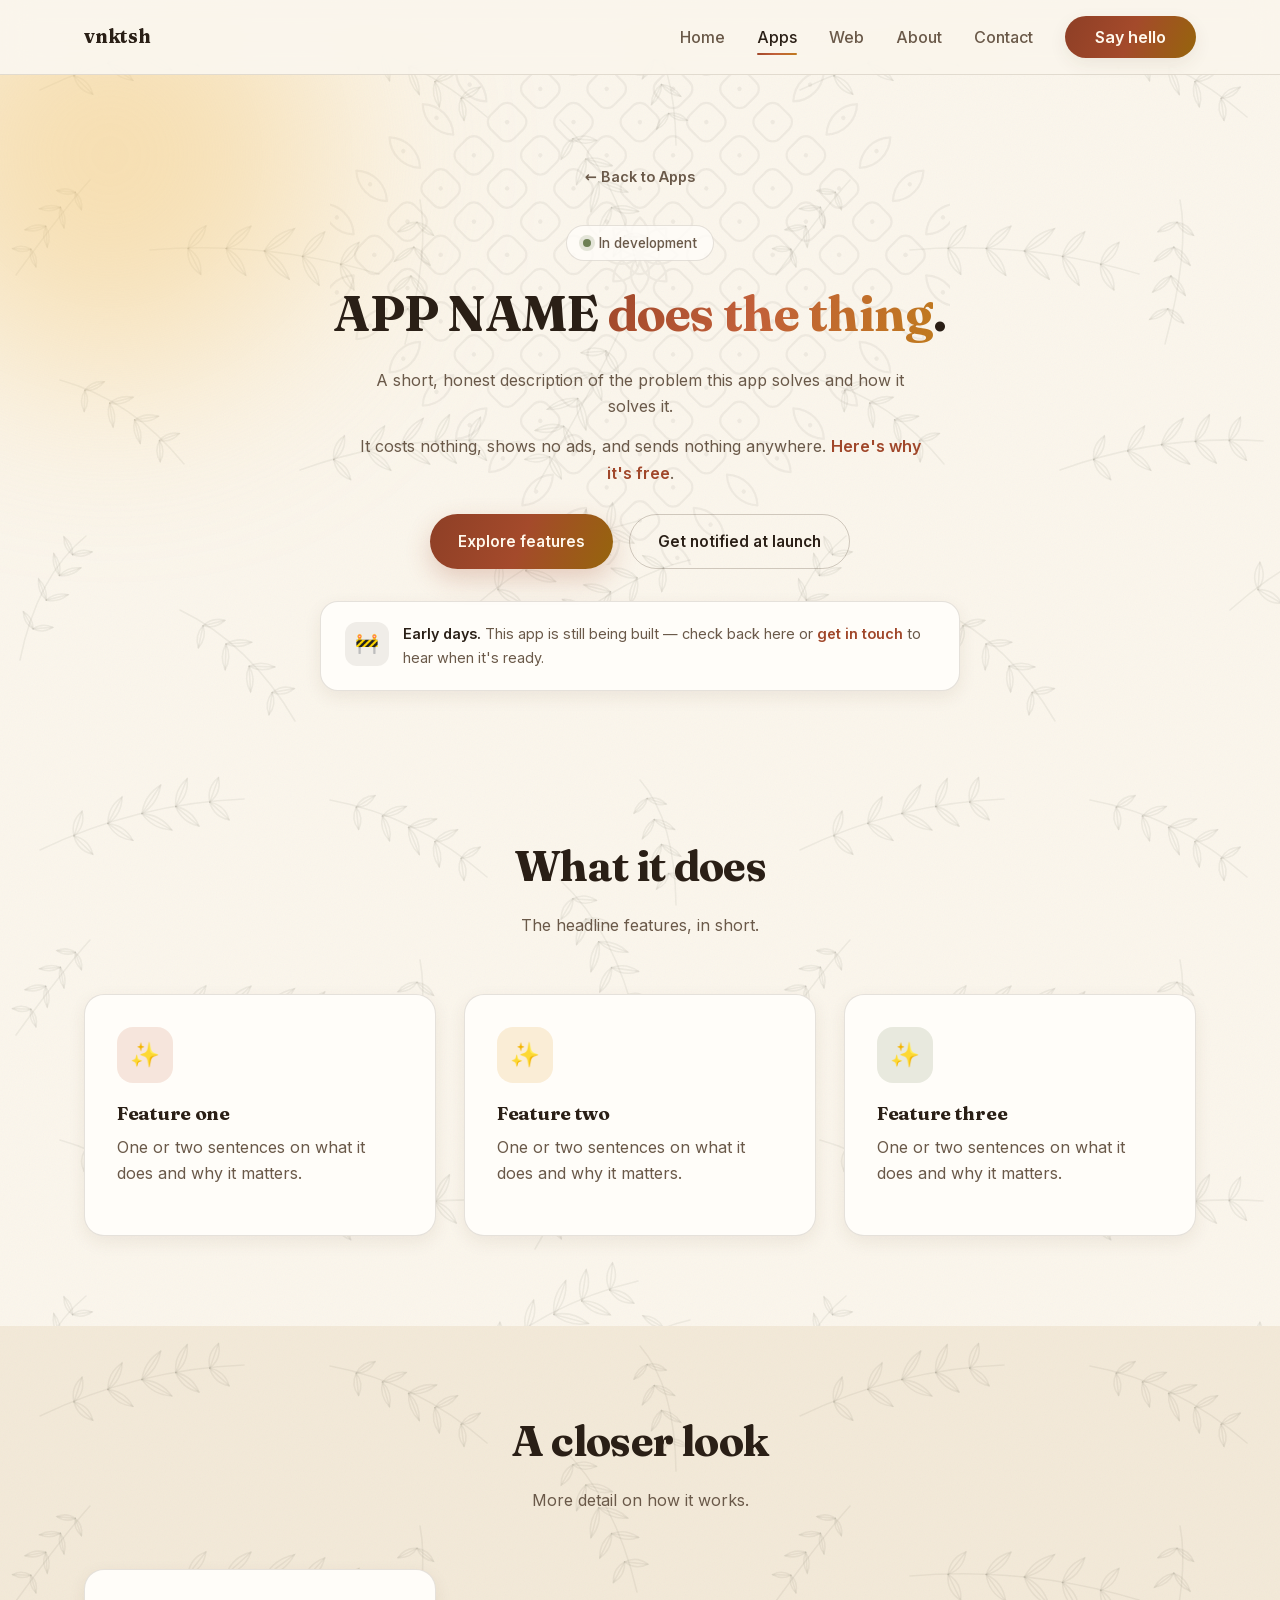
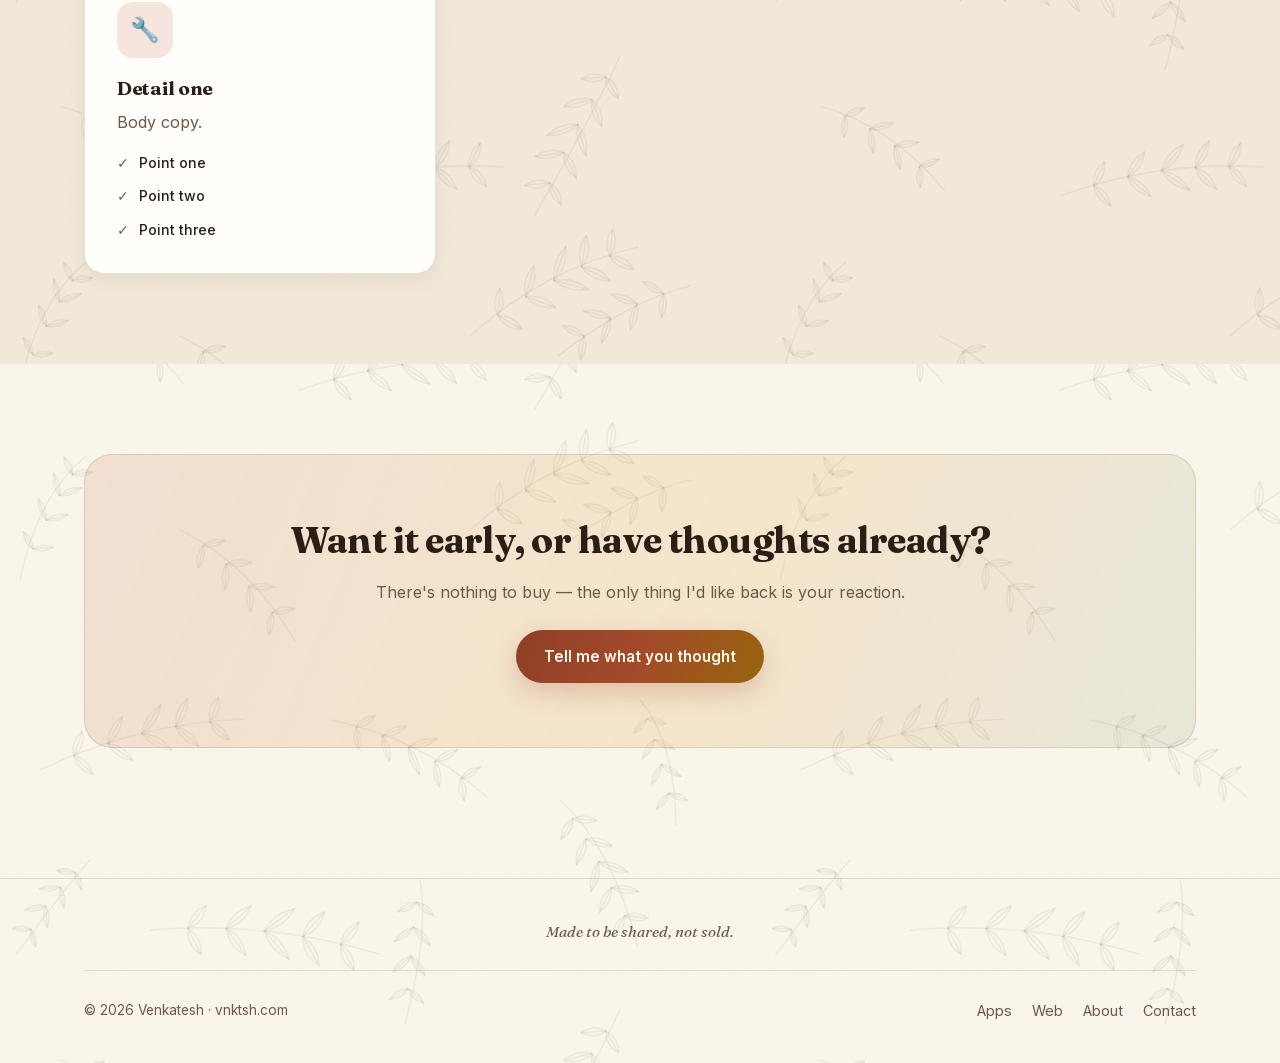
==== apps/_template/index.html @ ed56967e "Release v1.9.2 MoneyBook download cards warm to their platform colour on hover: lift, accent border " ====
<!doctype html>
<!--
  TEMPLATE — copy this whole apps/_template/ folder to apps/<app-slug>/
  and fill in every block marked EDIT:. This becomes that app's own detail
  page, opened from a "Learn more" link on its card in apps.html and (if
  it's the featured app) index.html. See "Adding a new app" in README.md.
-->
<html lang="en">
<head>
  <meta charset="UTF-8" />
  <meta name="viewport" content="width=device-width, initial-scale=1.0" />
  <!-- EDIT: title -->
  <title>APP NAME — Venkatesh</title>
  <!-- EDIT: one-sentence description -->
  <meta name="description" content="APP NAME is a ... for ..." />
  <meta name="theme-color" content="#fbf6ec" />
  <!-- EDIT: canonical + social previews — replace app-slug, and repeat the
       title/description. Also add this page to /sitemap.xml. For the share
       image, add a card to tools/og/card.html and run tools/og/render.sh. -->
  <link rel="canonical" href="https://vnktsh.com/apps/app-slug/" />
  <meta property="og:site_name" content="vnktsh" />
  <meta property="og:type" content="website" />
  <meta property="og:url" content="https://vnktsh.com/apps/app-slug/" />
  <meta property="og:title" content="APP NAME — Venkatesh" />
  <meta property="og:description" content="APP NAME is a ... for ..." />
  <meta property="og:image" content="https://vnktsh.com/assets/images/og/og-site.jpg" />
  <meta property="og:image:width" content="1200" />
  <meta property="og:image:height" content="630" />
  <meta name="twitter:card" content="summary_large_image" />
  <!-- EDIT: copy the SoftwareApplication JSON-LD block from
       apps/money-book/index.html and fill it in for this app. -->
  <link rel="icon" type="image/svg+xml" href="../../assets/favicon.svg" />

  <link rel="preload" href="../../assets/fonts/fraunces-latin.woff2" as="font" type="font/woff2" crossorigin />
  <link rel="preload" href="../../assets/fonts/inter-latin.woff2" as="font" type="font/woff2" crossorigin />

  <link rel="stylesheet" href="../../css/style.css?v=20" />
</head>
<body>

  <header class="site-header">
    <nav class="nav">
      <a href="../../index.html" class="logo">
        vnktsh
      </a>
      <ul class="nav-links">
        <li><a href="../../index.html">Home</a></li>
        <li><a href="../../apps.html" class="active">Apps</a></li>
        <li><a href="../../web.html">Web</a></li>
        <li><a href="../../about.html">About</a></li>
        <li><a href="../../contact.html">Contact</a></li>
        <li><a href="../../contact.html" class="nav-cta">Say hello</a></li>
      </ul>
      <button class="nav-toggle" aria-label="Toggle menu" aria-expanded="false">
        <span></span><span></span><span></span>
      </button>
    </nav>
  </header>

  <main>
    <section class="page-hero">
      <div class="blob blob-1"></div>
      <div class="container">
        <a href="../../apps.html" class="back-link">← Back to Apps</a>
        <!-- EDIT: status eyebrow — "In development", "Coming soon", "Live now", etc. -->
        <span class="eyebrow"><span class="dot"></span> In development</span>
        <!-- EDIT: headline -->
        <h1>APP NAME <span class="gradient-text">does the thing</span>.</h1>
        <!-- EDIT: one-paragraph pitch -->
        <p>
          A short, honest description of the problem this app solves and how it solves it.
        </p>
        <!-- Keep the price line: free is the house rule, and stating it is the point. -->
        <p style="max-width:580px;margin:0 auto 28px;">
          It costs nothing, shows no ads, and sends nothing anywhere.
          <a href="../../about.html" style="color:var(--link);font-weight:600;">Here's why it's free</a>.
        </p>
        <div class="hero-actions">
          <a href="#features" class="btn btn-primary">Explore features</a>
          <a href="../../contact.html" class="btn btn-ghost">Get notified at launch</a>
        </div>

        <!-- EDIT: status banner — what stage it's at, or delete this block if not needed yet -->
        <div class="status-banner">
          <span class="icon-tile tile-ink">🚧</span>
          <p>
            <strong>Early days.</strong> This app is still being built —
            check back here or <a href="../../contact.html">get in touch</a>
            to hear when it's ready.
          </p>
        </div>
      </div>
    </section>

    <!-- ================= FEATURE HIGHLIGHTS ================= -->
    <!-- EDIT: 3–6 top features. Reuse this card 3x per row (grid-3). -->
    <section class="section reveal" id="features">
      <div class="container">
        <div class="section-head">
          <h2>What it does</h2>
          <p>The headline features, in short.</p>
        </div>
        <div class="grid grid-3">
          <div class="card">
            <div class="icon-tile tile-terracotta">✨</div>
            <h3>Feature one</h3>
            <p>One or two sentences on what it does and why it matters.</p>
          </div>
          <div class="card">
            <div class="icon-tile tile-amber">✨</div>
            <h3>Feature two</h3>
            <p>One or two sentences on what it does and why it matters.</p>
          </div>
          <div class="card">
            <div class="icon-tile tile-sage">✨</div>
            <h3>Feature three</h3>
            <p>One or two sentences on what it does and why it matters.</p>
          </div>
        </div>
      </div>
    </section>

    <!-- ================= DEEPER FEATURE GROUP (optional) ================= -->
    <!-- EDIT: duplicate this whole <section> for more feature categories, or delete it -->
    <section class="section section-alt reveal">
      <div class="container">
        <div class="section-head">
          <h2>A closer look</h2>
          <p>More detail on how it works.</p>
        </div>
        <div class="grid grid-3">
          <div class="card">
            <div class="icon-tile tile-terracotta">🔧</div>
            <h3>Detail one</h3>
            <p>Body copy.</p>
            <!-- EDIT: optional checklist — delete <ul> if not needed -->
            <ul class="check-list">
              <li>Point one</li>
              <li>Point two</li>
              <li>Point three</li>
            </ul>
          </div>
        </div>
      </div>
    </section>

    <!-- ================= CTA ================= -->
    <section class="section reveal">
      <div class="container">
        <div class="cta-band">
          <!-- EDIT: CTA copy -->
          <h2>Want it early, or have thoughts already?</h2>
          <p>There's nothing to buy — the only thing I'd like back is your reaction.</p>
          <a href="../../contact.html" class="btn btn-primary">Tell me what you thought</a>
        </div>
      </div>
    </section>
  </main>

  <footer class="site-footer">
    <div class="container">
      <p class="footer-creed">Made to be shared, not sold.</p>
      <div class="footer-inner">
      <span class="footer-note">© <span id="year"></span> Venkatesh · vnktsh.com</span>
      <ul class="footer-links">
        <li><a href="../../apps.html">Apps</a></li>
        <li><a href="../../web.html">Web</a></li>
        <li><a href="../../about.html">About</a></li>
        <li><a href="../../contact.html">Contact</a></li>
      </ul>
      </div>
    </div>
  </footer>

  <button class="back-to-top" aria-label="Back to top">↑</button>

  <script src="../../js/main.js"></script>
  <script>document.getElementById('year').textContent = new Date().getFullYear();</script>
</body>
</html>
---- css/style.css ----
/* ===========================================================
   vnktsh.com — shared styles

   Theme: "the kitchen table". Warm daylight, paper and linen,
   terracotta and amber — software served like a home-cooked
   meal rather than sold like a subscription.

   Everything is driven by the tokens in :root below. Change a
   token, re-theme the whole site. Colour choices are contrast-
   checked against --paper: --ink/--ink-soft/--link clear 4.5:1
   for body text, and the display gradient clears 3:1 for the
   large headings it's used on.
=========================================================== */

/* ---------- Fonts ----------
   Self-hosted (was Google Fonts) so the first paint doesn't wait on two
   extra origins. Fraunces and Inter are variable fonts: one file per
   subset covers every weight. Only latin + latin-ext are kept, since
   nothing on the site needs Greek, Cyrillic or Vietnamese. The latin
   Fraunces and Inter files are preloaded in each page's <head>. */
/* latin-ext */
@font-face {
  font-family: 'Fraunces';
  font-style: italic;
  font-weight: 400;
  font-display: swap;
  src: url(../assets/fonts/fraunces-italic-latin-ext.woff2) format('woff2');
  unicode-range: U+0100-02BA, U+02BD-02C5, U+02C7-02CC, U+02CE-02D7, U+02DD-02FF, U+0304, U+0308, U+0329, U+1D00-1DBF, U+1E00-1E9F, U+1EF2-1EFF, U+2020, U+20A0-20AB, U+20AD-20C0, U+2113, U+2C60-2C7F, U+A720-A7FF;
}
/* latin */
@font-face {
  font-family: 'Fraunces';
  font-style: italic;
  font-weight: 400;
  font-display: swap;
  src: url(../assets/fonts/fraunces-italic-latin.woff2) format('woff2');
  unicode-range: U+0000-00FF, U+0131, U+0152-0153, U+02BB-02BC, U+02C6, U+02DA, U+02DC, U+0304, U+0308, U+0329, U+2000-206F, U+20AC, U+2122, U+2191, U+2193, U+2212, U+2215, U+FEFF, U+FFFD;
}
/* latin-ext */
@font-face {
  font-family: 'Fraunces';
  font-style: normal;
  font-weight: 500;
  font-display: swap;
  src: url(../assets/fonts/fraunces-latin-ext.woff2) format('woff2');
  unicode-range: U+0100-02BA, U+02BD-02C5, U+02C7-02CC, U+02CE-02D7, U+02DD-02FF, U+0304, U+0308, U+0329, U+1D00-1DBF, U+1E00-1E9F, U+1EF2-1EFF, U+2020, U+20A0-20AB, U+20AD-20C0, U+2113, U+2C60-2C7F, U+A720-A7FF;
}
/* latin */
@font-face {
  font-family: 'Fraunces';
  font-style: normal;
  font-weight: 500;
  font-display: swap;
  src: url(../assets/fonts/fraunces-latin.woff2) format('woff2');
  unicode-range: U+0000-00FF, U+0131, U+0152-0153, U+02BB-02BC, U+02C6, U+02DA, U+02DC, U+0304, U+0308, U+0329, U+2000-206F, U+20AC, U+2122, U+2191, U+2193, U+2212, U+2215, U+FEFF, U+FFFD;
}
/* latin-ext */
@font-face {
  font-family: 'Fraunces';
  font-style: normal;
  font-weight: 700;
  font-display: swap;
  src: url(../assets/fonts/fraunces-latin-ext.woff2) format('woff2');
  unicode-range: U+0100-02BA, U+02BD-02C5, U+02C7-02CC, U+02CE-02D7, U+02DD-02FF, U+0304, U+0308, U+0329, U+1D00-1DBF, U+1E00-1E9F, U+1EF2-1EFF, U+2020, U+20A0-20AB, U+20AD-20C0, U+2113, U+2C60-2C7F, U+A720-A7FF;
}
/* latin */
@font-face {
  font-family: 'Fraunces';
  font-style: normal;
  font-weight: 700;
  font-display: swap;
  src: url(../assets/fonts/fraunces-latin.woff2) format('woff2');
  unicode-range: U+0000-00FF, U+0131, U+0152-0153, U+02BB-02BC, U+02C6, U+02DA, U+02DC, U+0304, U+0308, U+0329, U+2000-206F, U+20AC, U+2122, U+2191, U+2193, U+2212, U+2215, U+FEFF, U+FFFD;
}
/* latin-ext */
@font-face {
  font-family: 'Inter';
  font-style: normal;
  font-weight: 400;
  font-display: swap;
  src: url(../assets/fonts/inter-latin-ext.woff2) format('woff2');
  unicode-range: U+0100-02BA, U+02BD-02C5, U+02C7-02CC, U+02CE-02D7, U+02DD-02FF, U+0304, U+0308, U+0329, U+1D00-1DBF, U+1E00-1E9F, U+1EF2-1EFF, U+2020, U+20A0-20AB, U+20AD-20C0, U+2113, U+2C60-2C7F, U+A720-A7FF;
}
/* latin */
@font-face {
  font-family: 'Inter';
  font-style: normal;
  font-weight: 400;
  font-display: swap;
  src: url(../assets/fonts/inter-latin.woff2) format('woff2');
  unicode-range: U+0000-00FF, U+0131, U+0152-0153, U+02BB-02BC, U+02C6, U+02DA, U+02DC, U+0304, U+0308, U+0329, U+2000-206F, U+20AC, U+2122, U+2191, U+2193, U+2212, U+2215, U+FEFF, U+FFFD;
}
/* latin-ext */
@font-face {
  font-family: 'Inter';
  font-style: normal;
  font-weight: 500;
  font-display: swap;
  src: url(../assets/fonts/inter-latin-ext.woff2) format('woff2');
  unicode-range: U+0100-02BA, U+02BD-02C5, U+02C7-02CC, U+02CE-02D7, U+02DD-02FF, U+0304, U+0308, U+0329, U+1D00-1DBF, U+1E00-1E9F, U+1EF2-1EFF, U+2020, U+20A0-20AB, U+20AD-20C0, U+2113, U+2C60-2C7F, U+A720-A7FF;
}
/* latin */
@font-face {
  font-family: 'Inter';
  font-style: normal;
  font-weight: 500;
  font-display: swap;
  src: url(../assets/fonts/inter-latin.woff2) format('woff2');
  unicode-range: U+0000-00FF, U+0131, U+0152-0153, U+02BB-02BC, U+02C6, U+02DA, U+02DC, U+0304, U+0308, U+0329, U+2000-206F, U+20AC, U+2122, U+2191, U+2193, U+2212, U+2215, U+FEFF, U+FFFD;
}
/* latin-ext */
@font-face {
  font-family: 'Inter';
  font-style: normal;
  font-weight: 600;
  font-display: swap;
  src: url(../assets/fonts/inter-latin-ext.woff2) format('woff2');
  unicode-range: U+0100-02BA, U+02BD-02C5, U+02C7-02CC, U+02CE-02D7, U+02DD-02FF, U+0304, U+0308, U+0329, U+1D00-1DBF, U+1E00-1E9F, U+1EF2-1EFF, U+2020, U+20A0-20AB, U+20AD-20C0, U+2113, U+2C60-2C7F, U+A720-A7FF;
}
/* latin */
@font-face {
  font-family: 'Inter';
  font-style: normal;
  font-weight: 600;
  font-display: swap;
  src: url(../assets/fonts/inter-latin.woff2) format('woff2');
  unicode-range: U+0000-00FF, U+0131, U+0152-0153, U+02BB-02BC, U+02C6, U+02DA, U+02DC, U+0304, U+0308, U+0329, U+2000-206F, U+20AC, U+2122, U+2191, U+2193, U+2212, U+2215, U+FEFF, U+FFFD;
}


:root {
  /* --- Surfaces --- */
  --paper: #fbf6ec;            /* page — unbleached paper */
  --linen: #f3e9d8;            /* alternate band — tablecloth */
  --card: #fffdf9;             /* raised surfaces */
  --card-border: rgba(58, 38, 22, 0.13);
  --card-border-strong: rgba(58, 38, 22, 0.22);

  /* --- Ink --- */
  --ink: #2a1f16;              /* body + headings */
  --ink-soft: #6a5949;         /* secondary copy */
  --ink-cream: #fff8ec;        /* text on dark/saturated fills */

  /* --- Warmth --- */
  --terracotta: #c2603a;       /* decorative / large text */
  --terracotta-deep: #a0472a;  /* small text + links (5.7:1) */
  --amber: #e0a33b;            /* decorative fills only */
  --amber-deep: #96650c;       /* text-safe amber */
  --sage: #6e8055;             /* decorative green */
  --sage-deep: #5b6b44;        /* text-safe green (5.4:1) */
  --link: var(--terracotta-deep);

  /* --- Gradients --- */
  /* Display: for large gradient headings on --paper. */
  --gradient: linear-gradient(112deg, #a0472a, #c2603a 45%, #c07a1e);
  /* Deep: for solid fills that carry cream text (buttons, pills). */
  --gradient-deep: linear-gradient(112deg, #8e3f26, #a44a2b 50%, #96650c);
  /* Soft: washes and bands. */
  --gradient-soft: linear-gradient(112deg, rgba(194,96,58,0.14), rgba(224,163,59,0.18) 55%, rgba(110,128,85,0.12));
  /* Warm: the "sun on a table" fill behind app art. */
  --gradient-warm: linear-gradient(140deg, #f0c46a, #d2703f);

  /* --- Form --- */
  --radius: 20px;
  --max-width: 1160px;
  --shadow: 0 18px 46px rgba(74, 48, 26, 0.13);
  --shadow-sm: 0 6px 18px rgba(74, 48, 26, 0.08);

  /* Paper grain — a fine linen tooth laid over flat colour so the
     page reads as a surface rather than a screen. */
  --grain: url("data:image/svg+xml;utf8,<svg xmlns='http://www.w3.org/2000/svg' width='180' height='180'><filter id='n'><feTurbulence type='fractalNoise' baseFrequency='0.85' numOctaves='3' stitchTiles='stitch'/></filter><rect width='180' height='180' filter='url(%23n)' opacity='0.045'/></svg>");

  /* Background motifs - line art drawn for this site, carried as data URIs
     so they cost no extra requests and stay crisp at any size.

     --motif-kolam is the one that matters most: a pulli kolam, the looped
     lattice drawn in rice flour across the threshold of a Tamil home to
     welcome whoever arrives. It is the hospitality idea as a drawing, so it
     sits behind every hero on the site. The rest - a palm frond, leafy
     vines, kitchen doodles, a block of code - are texture beneath it.

     They live at the very bottom of the stack at 5-7 percent and must stay
     there: a surface the page rests on, never something you read. */
  --motif-kolam: url("data:image/svg+xml,%3Csvg xmlns='http://www.w3.org/2000/svg' viewBox='0 0 581 581'%3E%3Cg fill='none' stroke='%232a1f16' stroke-width='2.1' stroke-linejoin='round'%3E%3Cg transform='rotate(45 290.4 290.4)'%3E%3Crect x='98.9' y='98.9' width='31.0' height='31.0' rx='9.3'/%3E%3Ccircle cx='114.4' cy='114.4' r='2.1' fill='%232a1f16' stroke='none'/%3E%3Crect x='98.9' y='142.9' width='31.0' height='31.0' rx='9.3'/%3E%3Ccircle cx='114.4' cy='158.4' r='2.1' fill='%232a1f16' stroke='none'/%3E%3Crect x='98.9' y='186.9' width='31.0' height='31.0' rx='9.3'/%3E%3Ccircle cx='114.4' cy='202.4' r='2.1' fill='%232a1f16' stroke='none'/%3E%3Crect x='98.9' y='230.9' width='31.0' height='31.0' rx='9.3'/%3E%3Ccircle cx='114.4' cy='246.4' r='2.1' fill='%232a1f16' stroke='none'/%3E%3Crect x='98.9' y='274.9' width='31.0' height='31.0' rx='9.3'/%3E%3Ccircle cx='114.4' cy='290.4' r='2.1' fill='%232a1f16' stroke='none'/%3E%3Crect x='98.9' y='318.9' width='31.0' height='31.0' rx='9.3'/%3E%3Ccircle cx='114.4' cy='334.4' r='2.1' fill='%232a1f16' stroke='none'/%3E%3Crect x='98.9' y='362.9' width='31.0' height='31.0' rx='9.3'/%3E%3Ccircle cx='114.4' cy='378.4' r='2.1' fill='%232a1f16' stroke='none'/%3E%3Crect x='98.9' y='406.9' width='31.0' height='31.0' rx='9.3'/%3E%3Ccircle cx='114.4' cy='422.4' r='2.1' fill='%232a1f16' stroke='none'/%3E%3Crect x='98.9' y='450.9' width='31.0' height='31.0' rx='9.3'/%3E%3Ccircle cx='114.4' cy='466.4' r='2.1' fill='%232a1f16' stroke='none'/%3E%3Crect x='142.9' y='98.9' width='31.0' height='31.0' rx='9.3'/%3E%3Ccircle cx='158.4' cy='114.4' r='2.1' fill='%232a1f16' stroke='none'/%3E%3Crect x='142.9' y='142.9' width='31.0' height='31.0' rx='9.3'/%3E%3Ccircle cx='158.4' cy='158.4' r='2.1' fill='%232a1f16' stroke='none'/%3E%3Crect x='142.9' y='186.9' width='31.0' height='31.0' rx='9.3'/%3E%3Ccircle cx='158.4' cy='202.4' r='2.1' fill='%232a1f16' stroke='none'/%3E%3Crect x='142.9' y='230.9' width='31.0' height='31.0' rx='9.3'/%3E%3Ccircle cx='158.4' cy='246.4' r='2.1' fill='%232a1f16' stroke='none'/%3E%3Crect x='142.9' y='274.9' width='31.0' height='31.0' rx='9.3'/%3E%3Ccircle cx='158.4' cy='290.4' r='2.1' fill='%232a1f16' stroke='none'/%3E%3Crect x='142.9' y='318.9' width='31.0' height='31.0' rx='9.3'/%3E%3Ccircle cx='158.4' cy='334.4' r='2.1' fill='%232a1f16' stroke='none'/%3E%3Crect x='142.9' y='362.9' width='31.0' height='31.0' rx='9.3'/%3E%3Ccircle cx='158.4' cy='378.4' r='2.1' fill='%232a1f16' stroke='none'/%3E%3Crect x='142.9' y='406.9' width='31.0' height='31.0' rx='9.3'/%3E%3Ccircle cx='158.4' cy='422.4' r='2.1' fill='%232a1f16' stroke='none'/%3E%3Crect x='142.9' y='450.9' width='31.0' height='31.0' rx='9.3'/%3E%3Ccircle cx='158.4' cy='466.4' r='2.1' fill='%232a1f16' stroke='none'/%3E%3Crect x='186.9' y='98.9' width='31.0' height='31.0' rx='9.3'/%3E%3Ccircle cx='202.4' cy='114.4' r='2.1' fill='%232a1f16' stroke='none'/%3E%3Crect x='186.9' y='142.9' width='31.0' height='31.0' rx='9.3'/%3E%3Ccircle cx='202.4' cy='158.4' r='2.1' fill='%232a1f16' stroke='none'/%3E%3Crect x='186.9' y='186.9' width='31.0' height='31.0' rx='9.3'/%3E%3Ccircle cx='202.4' cy='202.4' r='2.1' fill='%232a1f16' stroke='none'/%3E%3Crect x='186.9' y='230.9' width='31.0' height='31.0' rx='9.3'/%3E%3Ccircle cx='202.4' cy='246.4' r='2.1' fill='%232a1f16' stroke='none'/%3E%3Crect x='186.9' y='274.9' width='31.0' height='31.0' rx='9.3'/%3E%3Ccircle cx='202.4' cy='290.4' r='2.1' fill='%232a1f16' stroke='none'/%3E%3Crect x='186.9' y='318.9' width='31.0' height='31.0' rx='9.3'/%3E%3Ccircle cx='202.4' cy='334.4' r='2.1' fill='%232a1f16' stroke='none'/%3E%3Crect x='186.9' y='362.9' width='31.0' height='31.0' rx='9.3'/%3E%3Ccircle cx='202.4' cy='378.4' r='2.1' fill='%232a1f16' stroke='none'/%3E%3Crect x='186.9' y='406.9' width='31.0' height='31.0' rx='9.3'/%3E%3Ccircle cx='202.4' cy='422.4' r='2.1' fill='%232a1f16' stroke='none'/%3E%3Crect x='186.9' y='450.9' width='31.0' height='31.0' rx='9.3'/%3E%3Ccircle cx='202.4' cy='466.4' r='2.1' fill='%232a1f16' stroke='none'/%3E%3Crect x='230.9' y='98.9' width='31.0' height='31.0' rx='9.3'/%3E%3Ccircle cx='246.4' cy='114.4' r='2.1' fill='%232a1f16' stroke='none'/%3E%3Crect x='230.9' y='142.9' width='31.0' height='31.0' rx='9.3'/%3E%3Ccircle cx='246.4' cy='158.4' r='2.1' fill='%232a1f16' stroke='none'/%3E%3Crect x='230.9' y='186.9' width='31.0' height='31.0' rx='9.3'/%3E%3Ccircle cx='246.4' cy='202.4' r='2.1' fill='%232a1f16' stroke='none'/%3E%3Crect x='230.9' y='230.9' width='31.0' height='31.0' rx='9.3'/%3E%3Ccircle cx='246.4' cy='246.4' r='2.1' fill='%232a1f16' stroke='none'/%3E%3Crect x='230.9' y='274.9' width='31.0' height='31.0' rx='9.3'/%3E%3Ccircle cx='246.4' cy='290.4' r='2.1' fill='%232a1f16' stroke='none'/%3E%3Crect x='230.9' y='318.9' width='31.0' height='31.0' rx='9.3'/%3E%3Ccircle cx='246.4' cy='334.4' r='2.1' fill='%232a1f16' stroke='none'/%3E%3Crect x='230.9' y='362.9' width='31.0' height='31.0' rx='9.3'/%3E%3Ccircle cx='246.4' cy='378.4' r='2.1' fill='%232a1f16' stroke='none'/%3E%3Crect x='230.9' y='406.9' width='31.0' height='31.0' rx='9.3'/%3E%3Ccircle cx='246.4' cy='422.4' r='2.1' fill='%232a1f16' stroke='none'/%3E%3Crect x='230.9' y='450.9' width='31.0' height='31.0' rx='9.3'/%3E%3Ccircle cx='246.4' cy='466.4' r='2.1' fill='%232a1f16' stroke='none'/%3E%3Crect x='274.9' y='98.9' width='31.0' height='31.0' rx='9.3'/%3E%3Ccircle cx='290.4' cy='114.4' r='2.1' fill='%232a1f16' stroke='none'/%3E%3Crect x='274.9' y='142.9' width='31.0' height='31.0' rx='9.3'/%3E%3Ccircle cx='290.4' cy='158.4' r='2.1' fill='%232a1f16' stroke='none'/%3E%3Crect x='274.9' y='186.9' width='31.0' height='31.0' rx='9.3'/%3E%3Ccircle cx='290.4' cy='202.4' r='2.1' fill='%232a1f16' stroke='none'/%3E%3Crect x='274.9' y='230.9' width='31.0' height='31.0' rx='9.3'/%3E%3Ccircle cx='290.4' cy='246.4' r='2.1' fill='%232a1f16' stroke='none'/%3E%3Crect x='274.9' y='274.9' width='31.0' height='31.0' rx='9.3'/%3E%3Ccircle cx='290.4' cy='290.4' r='2.1' fill='%232a1f16' stroke='none'/%3E%3Crect x='274.9' y='318.9' width='31.0' height='31.0' rx='9.3'/%3E%3Ccircle cx='290.4' cy='334.4' r='2.1' fill='%232a1f16' stroke='none'/%3E%3Crect x='274.9' y='362.9' width='31.0' height='31.0' rx='9.3'/%3E%3Ccircle cx='290.4' cy='378.4' r='2.1' fill='%232a1f16' stroke='none'/%3E%3Crect x='274.9' y='406.9' width='31.0' height='31.0' rx='9.3'/%3E%3Ccircle cx='290.4' cy='422.4' r='2.1' fill='%232a1f16' stroke='none'/%3E%3Crect x='274.9' y='450.9' width='31.0' height='31.0' rx='9.3'/%3E%3Ccircle cx='290.4' cy='466.4' r='2.1' fill='%232a1f16' stroke='none'/%3E%3Crect x='318.9' y='98.9' width='31.0' height='31.0' rx='9.3'/%3E%3Ccircle cx='334.4' cy='114.4' r='2.1' fill='%232a1f16' stroke='none'/%3E%3Crect x='318.9' y='142.9' width='31.0' height='31.0' rx='9.3'/%3E%3Ccircle cx='334.4' cy='158.4' r='2.1' fill='%232a1f16' stroke='none'/%3E%3Crect x='318.9' y='186.9' width='31.0' height='31.0' rx='9.3'/%3E%3Ccircle cx='334.4' cy='202.4' r='2.1' fill='%232a1f16' stroke='none'/%3E%3Crect x='318.9' y='230.9' width='31.0' height='31.0' rx='9.3'/%3E%3Ccircle cx='334.4' cy='246.4' r='2.1' fill='%232a1f16' stroke='none'/%3E%3Crect x='318.9' y='274.9' width='31.0' height='31.0' rx='9.3'/%3E%3Ccircle cx='334.4' cy='290.4' r='2.1' fill='%232a1f16' stroke='none'/%3E%3Crect x='318.9' y='318.9' width='31.0' height='31.0' rx='9.3'/%3E%3Ccircle cx='334.4' cy='334.4' r='2.1' fill='%232a1f16' stroke='none'/%3E%3Crect x='318.9' y='362.9' width='31.0' height='31.0' rx='9.3'/%3E%3Ccircle cx='334.4' cy='378.4' r='2.1' fill='%232a1f16' stroke='none'/%3E%3Crect x='318.9' y='406.9' width='31.0' height='31.0' rx='9.3'/%3E%3Ccircle cx='334.4' cy='422.4' r='2.1' fill='%232a1f16' stroke='none'/%3E%3Crect x='318.9' y='450.9' width='31.0' height='31.0' rx='9.3'/%3E%3Ccircle cx='334.4' cy='466.4' r='2.1' fill='%232a1f16' stroke='none'/%3E%3Crect x='362.9' y='98.9' width='31.0' height='31.0' rx='9.3'/%3E%3Ccircle cx='378.4' cy='114.4' r='2.1' fill='%232a1f16' stroke='none'/%3E%3Crect x='362.9' y='142.9' width='31.0' height='31.0' rx='9.3'/%3E%3Ccircle cx='378.4' cy='158.4' r='2.1' fill='%232a1f16' stroke='none'/%3E%3Crect x='362.9' y='186.9' width='31.0' height='31.0' rx='9.3'/%3E%3Ccircle cx='378.4' cy='202.4' r='2.1' fill='%232a1f16' stroke='none'/%3E%3Crect x='362.9' y='230.9' width='31.0' height='31.0' rx='9.3'/%3E%3Ccircle cx='378.4' cy='246.4' r='2.1' fill='%232a1f16' stroke='none'/%3E%3Crect x='362.9' y='274.9' width='31.0' height='31.0' rx='9.3'/%3E%3Ccircle cx='378.4' cy='290.4' r='2.1' fill='%232a1f16' stroke='none'/%3E%3Crect x='362.9' y='318.9' width='31.0' height='31.0' rx='9.3'/%3E%3Ccircle cx='378.4' cy='334.4' r='2.1' fill='%232a1f16' stroke='none'/%3E%3Crect x='362.9' y='362.9' width='31.0' height='31.0' rx='9.3'/%3E%3Ccircle cx='378.4' cy='378.4' r='2.1' fill='%232a1f16' stroke='none'/%3E%3Crect x='362.9' y='406.9' width='31.0' height='31.0' rx='9.3'/%3E%3Ccircle cx='378.4' cy='422.4' r='2.1' fill='%232a1f16' stroke='none'/%3E%3Crect x='362.9' y='450.9' width='31.0' height='31.0' rx='9.3'/%3E%3Ccircle cx='378.4' cy='466.4' r='2.1' fill='%232a1f16' stroke='none'/%3E%3Crect x='406.9' y='98.9' width='31.0' height='31.0' rx='9.3'/%3E%3Ccircle cx='422.4' cy='114.4' r='2.1' fill='%232a1f16' stroke='none'/%3E%3Crect x='406.9' y='142.9' width='31.0' height='31.0' rx='9.3'/%3E%3Ccircle cx='422.4' cy='158.4' r='2.1' fill='%232a1f16' stroke='none'/%3E%3Crect x='406.9' y='186.9' width='31.0' height='31.0' rx='9.3'/%3E%3Ccircle cx='422.4' cy='202.4' r='2.1' fill='%232a1f16' stroke='none'/%3E%3Crect x='406.9' y='230.9' width='31.0' height='31.0' rx='9.3'/%3E%3Ccircle cx='422.4' cy='246.4' r='2.1' fill='%232a1f16' stroke='none'/%3E%3Crect x='406.9' y='274.9' width='31.0' height='31.0' rx='9.3'/%3E%3Ccircle cx='422.4' cy='290.4' r='2.1' fill='%232a1f16' stroke='none'/%3E%3Crect x='406.9' y='318.9' width='31.0' height='31.0' rx='9.3'/%3E%3Ccircle cx='422.4' cy='334.4' r='2.1' fill='%232a1f16' stroke='none'/%3E%3Crect x='406.9' y='362.9' width='31.0' height='31.0' rx='9.3'/%3E%3Ccircle cx='422.4' cy='378.4' r='2.1' fill='%232a1f16' stroke='none'/%3E%3Crect x='406.9' y='406.9' width='31.0' height='31.0' rx='9.3'/%3E%3Ccircle cx='422.4' cy='422.4' r='2.1' fill='%232a1f16' stroke='none'/%3E%3Crect x='406.9' y='450.9' width='31.0' height='31.0' rx='9.3'/%3E%3Ccircle cx='422.4' cy='466.4' r='2.1' fill='%232a1f16' stroke='none'/%3E%3Crect x='450.9' y='98.9' width='31.0' height='31.0' rx='9.3'/%3E%3Ccircle cx='466.4' cy='114.4' r='2.1' fill='%232a1f16' stroke='none'/%3E%3Crect x='450.9' y='142.9' width='31.0' height='31.0' rx='9.3'/%3E%3Ccircle cx='466.4' cy='158.4' r='2.1' fill='%232a1f16' stroke='none'/%3E%3Crect x='450.9' y='186.9' width='31.0' height='31.0' rx='9.3'/%3E%3Ccircle cx='466.4' cy='202.4' r='2.1' fill='%232a1f16' stroke='none'/%3E%3Crect x='450.9' y='230.9' width='31.0' height='31.0' rx='9.3'/%3E%3Ccircle cx='466.4' cy='246.4' r='2.1' fill='%232a1f16' stroke='none'/%3E%3Crect x='450.9' y='274.9' width='31.0' height='31.0' rx='9.3'/%3E%3Ccircle cx='466.4' cy='290.4' r='2.1' fill='%232a1f16' stroke='none'/%3E%3Crect x='450.9' y='318.9' width='31.0' height='31.0' rx='9.3'/%3E%3Ccircle cx='466.4' cy='334.4' r='2.1' fill='%232a1f16' stroke='none'/%3E%3Crect x='450.9' y='362.9' width='31.0' height='31.0' rx='9.3'/%3E%3Ccircle cx='466.4' cy='378.4' r='2.1' fill='%232a1f16' stroke='none'/%3E%3Crect x='450.9' y='406.9' width='31.0' height='31.0' rx='9.3'/%3E%3Ccircle cx='466.4' cy='422.4' r='2.1' fill='%232a1f16' stroke='none'/%3E%3Crect x='450.9' y='450.9' width='31.0' height='31.0' rx='9.3'/%3E%3Ccircle cx='466.4' cy='466.4' r='2.1' fill='%232a1f16' stroke='none'/%3E%3Cg transform='translate(114.4 87.1) rotate(0)'%3E%3Cpath d='M0 0 C 11.1 -12.1 10.5 -29.1 0 -40.5 C -10.5 -29.1 -11.1 -12.1 0 0 Z'/%3E%3Ccircle cx='0' cy='-22.3' r='2.1' fill='%232a1f16' stroke='none'/%3E%3C/g%3E%3Cg transform='translate(114.4 493.7) rotate(180)'%3E%3Cpath d='M0 0 C 11.1 -12.1 10.5 -29.1 0 -40.5 C -10.5 -29.1 -11.1 -12.1 0 0 Z'/%3E%3Ccircle cx='0' cy='-22.3' r='2.1' fill='%232a1f16' stroke='none'/%3E%3C/g%3E%3Cg transform='translate(87.1 114.4) rotate(-90)'%3E%3Cpath d='M0 0 C 11.1 -12.1 10.5 -29.1 0 -40.5 C -10.5 -29.1 -11.1 -12.1 0 0 Z'/%3E%3Ccircle cx='0' cy='-22.3' r='2.1' fill='%232a1f16' stroke='none'/%3E%3C/g%3E%3Cg transform='translate(493.7 114.4) rotate(90)'%3E%3Cpath d='M0 0 C 11.1 -12.1 10.5 -29.1 0 -40.5 C -10.5 -29.1 -11.1 -12.1 0 0 Z'/%3E%3Ccircle cx='0' cy='-22.3' r='2.1' fill='%232a1f16' stroke='none'/%3E%3C/g%3E%3Cg transform='translate(158.4 87.1) rotate(0)'%3E%3Cpath d='M0 0 C 11.1 -12.1 10.5 -29.1 0 -40.5 C -10.5 -29.1 -11.1 -12.1 0 0 Z'/%3E%3Ccircle cx='0' cy='-22.3' r='2.1' fill='%232a1f16' stroke='none'/%3E%3C/g%3E%3Cg transform='translate(158.4 493.7) rotate(180)'%3E%3Cpath d='M0 0 C 11.1 -12.1 10.5 -29.1 0 -40.5 C -10.5 -29.1 -11.1 -12.1 0 0 Z'/%3E%3Ccircle cx='0' cy='-22.3' r='2.1' fill='%232a1f16' stroke='none'/%3E%3C/g%3E%3Cg transform='translate(87.1 158.4) rotate(-90)'%3E%3Cpath d='M0 0 C 11.1 -12.1 10.5 -29.1 0 -40.5 C -10.5 -29.1 -11.1 -12.1 0 0 Z'/%3E%3Ccircle cx='0' cy='-22.3' r='2.1' fill='%232a1f16' stroke='none'/%3E%3C/g%3E%3Cg transform='translate(493.7 158.4) rotate(90)'%3E%3Cpath d='M0 0 C 11.1 -12.1 10.5 -29.1 0 -40.5 C -10.5 -29.1 -11.1 -12.1 0 0 Z'/%3E%3Ccircle cx='0' cy='-22.3' r='2.1' fill='%232a1f16' stroke='none'/%3E%3C/g%3E%3Cg transform='translate(202.4 87.1) rotate(0)'%3E%3Cpath d='M0 0 C 11.1 -12.1 10.5 -29.1 0 -40.5 C -10.5 -29.1 -11.1 -12.1 0 0 Z'/%3E%3Ccircle cx='0' cy='-22.3' r='2.1' fill='%232a1f16' stroke='none'/%3E%3C/g%3E%3Cg transform='translate(202.4 493.7) rotate(180)'%3E%3Cpath d='M0 0 C 11.1 -12.1 10.5 -29.1 0 -40.5 C -10.5 -29.1 -11.1 -12.1 0 0 Z'/%3E%3Ccircle cx='0' cy='-22.3' r='2.1' fill='%232a1f16' stroke='none'/%3E%3C/g%3E%3Cg transform='translate(87.1 202.4) rotate(-90)'%3E%3Cpath d='M0 0 C 11.1 -12.1 10.5 -29.1 0 -40.5 C -10.5 -29.1 -11.1 -12.1 0 0 Z'/%3E%3Ccircle cx='0' cy='-22.3' r='2.1' fill='%232a1f16' stroke='none'/%3E%3C/g%3E%3Cg transform='translate(493.7 202.4) rotate(90)'%3E%3Cpath d='M0 0 C 11.1 -12.1 10.5 -29.1 0 -40.5 C -10.5 -29.1 -11.1 -12.1 0 0 Z'/%3E%3Ccircle cx='0' cy='-22.3' r='2.1' fill='%232a1f16' stroke='none'/%3E%3C/g%3E%3Cg transform='translate(246.4 87.1) rotate(0)'%3E%3Cpath d='M0 0 C 11.1 -12.1 10.5 -29.1 0 -40.5 C -10.5 -29.1 -11.1 -12.1 0 0 Z'/%3E%3Ccircle cx='0' cy='-22.3' r='2.1' fill='%232a1f16' stroke='none'/%3E%3C/g%3E%3Cg transform='translate(246.4 493.7) rotate(180)'%3E%3Cpath d='M0 0 C 11.1 -12.1 10.5 -29.1 0 -40.5 C -10.5 -29.1 -11.1 -12.1 0 0 Z'/%3E%3Ccircle cx='0' cy='-22.3' r='2.1' fill='%232a1f16' stroke='none'/%3E%3C/g%3E%3Cg transform='translate(87.1 246.4) rotate(-90)'%3E%3Cpath d='M0 0 C 11.1 -12.1 10.5 -29.1 0 -40.5 C -10.5 -29.1 -11.1 -12.1 0 0 Z'/%3E%3Ccircle cx='0' cy='-22.3' r='2.1' fill='%232a1f16' stroke='none'/%3E%3C/g%3E%3Cg transform='translate(493.7 246.4) rotate(90)'%3E%3Cpath d='M0 0 C 11.1 -12.1 10.5 -29.1 0 -40.5 C -10.5 -29.1 -11.1 -12.1 0 0 Z'/%3E%3Ccircle cx='0' cy='-22.3' r='2.1' fill='%232a1f16' stroke='none'/%3E%3C/g%3E%3Cg transform='translate(290.4 87.1) rotate(0)'%3E%3Cpath d='M0 0 C 11.1 -12.1 10.5 -29.1 0 -40.5 C -10.5 -29.1 -11.1 -12.1 0 0 Z'/%3E%3Ccircle cx='0' cy='-22.3' r='2.1' fill='%232a1f16' stroke='none'/%3E%3C/g%3E%3Cg transform='translate(290.4 493.7) rotate(180)'%3E%3Cpath d='M0 0 C 11.1 -12.1 10.5 -29.1 0 -40.5 C -10.5 -29.1 -11.1 -12.1 0 0 Z'/%3E%3Ccircle cx='0' cy='-22.3' r='2.1' fill='%232a1f16' stroke='none'/%3E%3C/g%3E%3Cg transform='translate(87.1 290.4) rotate(-90)'%3E%3Cpath d='M0 0 C 11.1 -12.1 10.5 -29.1 0 -40.5 C -10.5 -29.1 -11.1 -12.1 0 0 Z'/%3E%3Ccircle cx='0' cy='-22.3' r='2.1' fill='%232a1f16' stroke='none'/%3E%3C/g%3E%3Cg transform='translate(493.7 290.4) rotate(90)'%3E%3Cpath d='M0 0 C 11.1 -12.1 10.5 -29.1 0 -40.5 C -10.5 -29.1 -11.1 -12.1 0 0 Z'/%3E%3Ccircle cx='0' cy='-22.3' r='2.1' fill='%232a1f16' stroke='none'/%3E%3C/g%3E%3Cg transform='translate(334.4 87.1) rotate(0)'%3E%3Cpath d='M0 0 C 11.1 -12.1 10.5 -29.1 0 -40.5 C -10.5 -29.1 -11.1 -12.1 0 0 Z'/%3E%3Ccircle cx='0' cy='-22.3' r='2.1' fill='%232a1f16' stroke='none'/%3E%3C/g%3E%3Cg transform='translate(334.4 493.7) rotate(180)'%3E%3Cpath d='M0 0 C 11.1 -12.1 10.5 -29.1 0 -40.5 C -10.5 -29.1 -11.1 -12.1 0 0 Z'/%3E%3Ccircle cx='0' cy='-22.3' r='2.1' fill='%232a1f16' stroke='none'/%3E%3C/g%3E%3Cg transform='translate(87.1 334.4) rotate(-90)'%3E%3Cpath d='M0 0 C 11.1 -12.1 10.5 -29.1 0 -40.5 C -10.5 -29.1 -11.1 -12.1 0 0 Z'/%3E%3Ccircle cx='0' cy='-22.3' r='2.1' fill='%232a1f16' stroke='none'/%3E%3C/g%3E%3Cg transform='translate(493.7 334.4) rotate(90)'%3E%3Cpath d='M0 0 C 11.1 -12.1 10.5 -29.1 0 -40.5 C -10.5 -29.1 -11.1 -12.1 0 0 Z'/%3E%3Ccircle cx='0' cy='-22.3' r='2.1' fill='%232a1f16' stroke='none'/%3E%3C/g%3E%3Cg transform='translate(378.4 87.1) rotate(0)'%3E%3Cpath d='M0 0 C 11.1 -12.1 10.5 -29.1 0 -40.5 C -10.5 -29.1 -11.1 -12.1 0 0 Z'/%3E%3Ccircle cx='0' cy='-22.3' r='2.1' fill='%232a1f16' stroke='none'/%3E%3C/g%3E%3Cg transform='translate(378.4 493.7) rotate(180)'%3E%3Cpath d='M0 0 C 11.1 -12.1 10.5 -29.1 0 -40.5 C -10.5 -29.1 -11.1 -12.1 0 0 Z'/%3E%3Ccircle cx='0' cy='-22.3' r='2.1' fill='%232a1f16' stroke='none'/%3E%3C/g%3E%3Cg transform='translate(87.1 378.4) rotate(-90)'%3E%3Cpath d='M0 0 C 11.1 -12.1 10.5 -29.1 0 -40.5 C -10.5 -29.1 -11.1 -12.1 0 0 Z'/%3E%3Ccircle cx='0' cy='-22.3' r='2.1' fill='%232a1f16' stroke='none'/%3E%3C/g%3E%3Cg transform='translate(493.7 378.4) rotate(90)'%3E%3Cpath d='M0 0 C 11.1 -12.1 10.5 -29.1 0 -40.5 C -10.5 -29.1 -11.1 -12.1 0 0 Z'/%3E%3Ccircle cx='0' cy='-22.3' r='2.1' fill='%232a1f16' stroke='none'/%3E%3C/g%3E%3Cg transform='translate(422.4 87.1) rotate(0)'%3E%3Cpath d='M0 0 C 11.1 -12.1 10.5 -29.1 0 -40.5 C -10.5 -29.1 -11.1 -12.1 0 0 Z'/%3E%3Ccircle cx='0' cy='-22.3' r='2.1' fill='%232a1f16' stroke='none'/%3E%3C/g%3E%3Cg transform='translate(422.4 493.7) rotate(180)'%3E%3Cpath d='M0 0 C 11.1 -12.1 10.5 -29.1 0 -40.5 C -10.5 -29.1 -11.1 -12.1 0 0 Z'/%3E%3Ccircle cx='0' cy='-22.3' r='2.1' fill='%232a1f16' stroke='none'/%3E%3C/g%3E%3Cg transform='translate(87.1 422.4) rotate(-90)'%3E%3Cpath d='M0 0 C 11.1 -12.1 10.5 -29.1 0 -40.5 C -10.5 -29.1 -11.1 -12.1 0 0 Z'/%3E%3Ccircle cx='0' cy='-22.3' r='2.1' fill='%232a1f16' stroke='none'/%3E%3C/g%3E%3Cg transform='translate(493.7 422.4) rotate(90)'%3E%3Cpath d='M0 0 C 11.1 -12.1 10.5 -29.1 0 -40.5 C -10.5 -29.1 -11.1 -12.1 0 0 Z'/%3E%3Ccircle cx='0' cy='-22.3' r='2.1' fill='%232a1f16' stroke='none'/%3E%3C/g%3E%3Cg transform='translate(466.4 87.1) rotate(0)'%3E%3Cpath d='M0 0 C 11.1 -12.1 10.5 -29.1 0 -40.5 C -10.5 -29.1 -11.1 -12.1 0 0 Z'/%3E%3Ccircle cx='0' cy='-22.3' r='2.1' fill='%232a1f16' stroke='none'/%3E%3C/g%3E%3Cg transform='translate(466.4 493.7) rotate(180)'%3E%3Cpath d='M0 0 C 11.1 -12.1 10.5 -29.1 0 -40.5 C -10.5 -29.1 -11.1 -12.1 0 0 Z'/%3E%3Ccircle cx='0' cy='-22.3' r='2.1' fill='%232a1f16' stroke='none'/%3E%3C/g%3E%3Cg transform='translate(87.1 466.4) rotate(-90)'%3E%3Cpath d='M0 0 C 11.1 -12.1 10.5 -29.1 0 -40.5 C -10.5 -29.1 -11.1 -12.1 0 0 Z'/%3E%3Ccircle cx='0' cy='-22.3' r='2.1' fill='%232a1f16' stroke='none'/%3E%3C/g%3E%3Cg transform='translate(493.7 466.4) rotate(90)'%3E%3Cpath d='M0 0 C 11.1 -12.1 10.5 -29.1 0 -40.5 C -10.5 -29.1 -11.1 -12.1 0 0 Z'/%3E%3Ccircle cx='0' cy='-22.3' r='2.1' fill='%232a1f16' stroke='none'/%3E%3C/g%3E%3Cg transform='translate(290.4 290.4) rotate(0)'%3E%3Cpath d='M0 0 C 12.0 -10.6 10.6 -25.3 0 -35.2 C -10.6 -25.3 -12.0 -10.6 0 0 Z'/%3E%3C/g%3E%3Cg transform='translate(290.4 290.4) rotate(45)'%3E%3Cpath d='M0 0 C 12.0 -10.6 10.6 -25.3 0 -35.2 C -10.6 -25.3 -12.0 -10.6 0 0 Z'/%3E%3C/g%3E%3Cg transform='translate(290.4 290.4) rotate(90)'%3E%3Cpath d='M0 0 C 12.0 -10.6 10.6 -25.3 0 -35.2 C -10.6 -25.3 -12.0 -10.6 0 0 Z'/%3E%3C/g%3E%3Cg transform='translate(290.4 290.4) rotate(135)'%3E%3Cpath d='M0 0 C 12.0 -10.6 10.6 -25.3 0 -35.2 C -10.6 -25.3 -12.0 -10.6 0 0 Z'/%3E%3C/g%3E%3Cg transform='translate(290.4 290.4) rotate(180)'%3E%3Cpath d='M0 0 C 12.0 -10.6 10.6 -25.3 0 -35.2 C -10.6 -25.3 -12.0 -10.6 0 0 Z'/%3E%3C/g%3E%3Cg transform='translate(290.4 290.4) rotate(225)'%3E%3Cpath d='M0 0 C 12.0 -10.6 10.6 -25.3 0 -35.2 C -10.6 -25.3 -12.0 -10.6 0 0 Z'/%3E%3C/g%3E%3Cg transform='translate(290.4 290.4) rotate(270)'%3E%3Cpath d='M0 0 C 12.0 -10.6 10.6 -25.3 0 -35.2 C -10.6 -25.3 -12.0 -10.6 0 0 Z'/%3E%3C/g%3E%3Cg transform='translate(290.4 290.4) rotate(315)'%3E%3Cpath d='M0 0 C 12.0 -10.6 10.6 -25.3 0 -35.2 C -10.6 -25.3 -12.0 -10.6 0 0 Z'/%3E%3C/g%3E%3Ccircle cx='290.4' cy='290.4' r='3.4' fill='%232a1f16' stroke='none'/%3E%3C/g%3E%3C/g%3E%3C/svg%3E");
  --motif-frond: url("data:image/svg+xml,%3Csvg xmlns='http://www.w3.org/2000/svg' viewBox='0 0 400 500'%3E%3Cg fill='none' stroke='%232a1f16' stroke-width='1.7' stroke-linecap='round'%3E%3Cpath d='M150 470 C 148 380 160 250 196 150'/%3E%3Cpath d='M150.0 470.0 Q93.8 411.7 13.8 399.7 Q70.0 458.0 150.0 470.0'/%3E%3Cpath d='M150.0 470.0 Q86.0 427.0 17.9 401.8'/%3E%3Cpath d='M150.0 470.0 Q89.5 420.1 17.9 401.8'/%3E%3Cpath d='M150.0 470.0 Q230.0 458.0 286.2 399.7 Q206.2 411.7 150.0 470.0'/%3E%3Cpath d='M150.0 470.0 Q222.2 442.7 282.1 401.8'/%3E%3Cpath d='M150.0 470.0 Q225.7 449.6 282.1 401.8'/%3E%3Cpath d='M151.1 443.3 Q87.8 379.0 -0.2 358.5 Q63.2 422.9 151.1 443.3'/%3E%3Cpath d='M151.1 443.3 Q79.6 393.5 4.4 361.1'/%3E%3Cpath d='M151.1 443.3 Q83.3 386.9 4.4 361.1'/%3E%3Cpath d='M151.1 443.3 Q239.1 422.9 302.4 358.5 Q214.4 379.0 151.1 443.3'/%3E%3Cpath d='M151.1 443.3 Q230.9 408.4 297.9 361.1'/%3E%3Cpath d='M151.1 443.3 Q234.6 415.0 297.9 361.1'/%3E%3Cpath d='M153.1 416.7 Q84.6 346.6 -9.2 318.1 Q59.4 388.2 153.1 416.7'/%3E%3Cpath d='M153.1 416.7 Q76.3 360.3 -4.3 321.0'/%3E%3Cpath d='M153.1 416.7 Q80.1 354.1 -4.3 321.0'/%3E%3Cpath d='M153.1 416.7 Q246.9 388.2 315.4 318.1 Q221.6 346.6 153.1 416.7'/%3E%3Cpath d='M153.1 416.7 Q238.6 374.4 310.5 321.0'/%3E%3Cpath d='M153.1 416.7 Q242.4 380.7 310.5 321.0'/%3E%3Cpath d='M155.8 390.0 Q84.2 314.9 -13.1 279.0 Q58.4 354.2 155.8 390.0'/%3E%3Cpath d='M155.8 390.0 Q75.7 327.8 -8.0 282.4'/%3E%3Cpath d='M155.8 390.0 Q79.6 322.0 -8.0 282.4'/%3E%3Cpath d='M155.8 390.0 Q253.1 354.2 324.6 279.0 Q227.3 314.9 155.8 390.0'/%3E%3Cpath d='M155.8 390.0 Q244.6 341.2 319.5 282.4'/%3E%3Cpath d='M155.8 390.0 Q248.4 347.1 319.5 282.4'/%3E%3Cpath d='M158.9 363.3 Q86.5 284.2 -12.0 242.0 Q60.3 321.2 158.9 363.3'/%3E%3Cpath d='M158.9 363.3 Q77.9 296.4 -6.9 245.7'/%3E%3Cpath d='M158.9 363.3 Q81.8 290.9 -6.9 245.7'/%3E%3Cpath d='M158.9 363.3 Q257.4 321.2 329.7 242.0 Q231.2 284.2 158.9 363.3'/%3E%3Cpath d='M158.9 363.3 Q248.8 309.0 324.6 245.7'/%3E%3Cpath d='M158.9 363.3 Q252.7 314.5 324.6 245.7'/%3E%3Cpath d='M162.4 336.7 Q91.4 254.8 -6.1 207.7 Q64.9 289.5 162.4 336.7'/%3E%3Cpath d='M162.4 336.7 Q82.7 266.3 -1.0 211.5'/%3E%3Cpath d='M162.4 336.7 Q86.6 261.1 -1.0 211.5'/%3E%3Cpath d='M162.4 336.7 Q259.9 289.5 330.8 207.7 Q233.3 254.8 162.4 336.7'/%3E%3Cpath d='M162.4 336.7 Q251.1 278.1 325.8 211.5'/%3E%3Cpath d='M162.4 336.7 Q255.1 283.3 325.8 211.5'/%3E%3Cpath d='M166.3 310.0 Q98.7 227.0 4.5 176.3 Q72.0 259.4 166.3 310.0'/%3E%3Cpath d='M166.3 310.0 Q89.9 237.7 9.3 180.3'/%3E%3Cpath d='M166.3 310.0 Q93.9 232.8 9.3 180.3'/%3E%3Cpath d='M166.3 310.0 Q260.5 259.4 328.1 176.3 Q233.8 227.0 166.3 310.0'/%3E%3Cpath d='M166.3 310.0 Q251.7 248.7 323.2 180.3'/%3E%3Cpath d='M166.3 310.0 Q255.7 253.5 323.2 180.3'/%3E%3Cpath d='M170.5 283.3 Q108.2 200.8 19.1 148.4 Q81.4 230.9 170.5 283.3'/%3E%3Cpath d='M170.5 283.3 Q99.4 210.8 23.6 152.5'/%3E%3Cpath d='M170.5 283.3 Q103.4 206.2 23.6 152.5'/%3E%3Cpath d='M170.5 283.3 Q259.6 230.9 321.9 148.4 Q232.8 200.8 170.5 283.3'/%3E%3Cpath d='M170.5 283.3 Q250.8 221.0 317.3 152.5'/%3E%3Cpath d='M170.5 283.3 Q254.8 225.5 317.3 152.5'/%3E%3Cpath d='M175.0 256.7 Q119.5 176.5 37.2 124.1 Q92.7 204.3 175.0 256.7'/%3E%3Cpath d='M175.0 256.7 Q110.7 185.7 41.3 128.1'/%3E%3Cpath d='M175.0 256.7 Q114.7 181.5 41.3 128.1'/%3E%3Cpath d='M175.0 256.7 Q257.4 204.3 312.9 124.1 Q230.6 176.5 175.0 256.7'/%3E%3Cpath d='M175.0 256.7 Q248.5 195.1 308.7 128.1'/%3E%3Cpath d='M175.0 256.7 Q252.5 199.3 308.7 128.1'/%3E%3Cpath d='M179.9 230.0 Q132.3 153.9 58.1 103.5 Q105.6 179.6 179.9 230.0'/%3E%3Cpath d='M179.9 230.0 Q123.5 162.4 61.7 107.3'/%3E%3Cpath d='M179.9 230.0 Q127.5 158.5 61.7 107.3'/%3E%3Cpath d='M179.9 230.0 Q254.1 179.6 301.7 103.5 Q227.5 153.9 179.9 230.0'/%3E%3Cpath d='M179.9 230.0 Q245.3 171.1 298.0 107.3'/%3E%3Cpath d='M179.9 230.0 Q249.3 175.0 298.0 107.3'/%3E%3Cpath d='M185.0 203.3 Q146.1 133.1 80.8 86.3 Q119.7 156.6 185.0 203.3'/%3E%3Cpath d='M185.0 203.3 Q137.4 140.8 84.0 89.9'/%3E%3Cpath d='M185.0 203.3 Q141.4 137.3 84.0 89.9'/%3E%3Cpath d='M185.0 203.3 Q250.3 156.6 289.1 86.3 Q223.9 133.1 185.0 203.3'/%3E%3Cpath d='M185.0 203.3 Q241.6 148.8 286.0 89.9'/%3E%3Cpath d='M185.0 203.3 Q245.5 152.4 286.0 89.9'/%3E%3Cpath d='M190.4 176.7 Q160.5 113.9 104.7 72.4 Q134.5 135.2 190.4 176.7'/%3E%3Cpath d='M190.4 176.7 Q152.0 120.9 107.3 75.5'/%3E%3Cpath d='M190.4 176.7 Q155.9 117.7 107.3 75.5'/%3E%3Cpath d='M190.4 176.7 Q246.2 135.2 276.0 72.4 Q220.2 113.9 190.4 176.7'/%3E%3Cpath d='M190.4 176.7 Q237.6 128.2 273.5 75.5'/%3E%3Cpath d='M190.4 176.7 Q241.5 131.4 273.5 75.5'/%3E%3Cpath d='M196.0 150.0 Q175.2 96.0 128.9 61.2 Q149.7 115.3 196.0 150.0'/%3E%3Cpath d='M196.0 150.0 Q166.8 102.3 130.9 63.9'/%3E%3Cpath d='M196.0 150.0 Q170.6 99.4 130.9 63.9'/%3E%3Cpath d='M196.0 150.0 Q242.3 115.3 263.1 61.2 Q216.8 96.0 196.0 150.0'/%3E%3Cpath d='M196.0 150.0 Q233.9 108.9 261.1 63.9'/%3E%3Cpath d='M196.0 150.0 Q237.7 111.8 261.1 63.9'/%3E%3C/g%3E%3C/svg%3E");
  --motif-vines: url("data:image/svg+xml,%3Csvg xmlns='http://www.w3.org/2000/svg' viewBox='0 0 760 760'%3E%3Cg fill='none' stroke='%232a1f16' stroke-opacity='0.058' stroke-width='1.6' stroke-linecap='round'%3E%3Cpath d='M40 90 Q138 43 244 39'/%3E%3Cpath d='M74.0 76.0 Q85.6 66.2 82.0 51.3 Q70.4 61.2 74.0 76.0'/%3E%3Cpath d='M74.0 76.0 L82.0 51.3'/%3E%3Cpath d='M74.0 76.0 Q77.8 90.8 92.7 94.1 Q88.9 79.3 74.0 76.0'/%3E%3Cpath d='M74.0 76.0 L92.7 94.1'/%3E%3Cpath d='M107.9 63.5 Q122.0 54.1 122.0 37.1 Q107.9 46.5 107.9 63.5'/%3E%3Cpath d='M107.9 63.5 L122.0 37.1'/%3E%3Cpath d='M107.9 63.5 Q115.9 78.6 132.8 80.3 Q124.8 65.3 107.9 63.5'/%3E%3Cpath d='M107.9 63.5 L132.8 80.3'/%3E%3Cpath d='M141.9 53.6 Q157.9 43.8 160.6 25.2 Q144.6 35.0 141.9 53.6'/%3E%3Cpath d='M141.9 53.6 L160.6 25.2'/%3E%3Cpath d='M141.9 53.6 Q153.0 68.8 171.7 69.9 Q160.6 54.7 141.9 53.6'/%3E%3Cpath d='M141.9 53.6 L171.7 69.9'/%3E%3Cpath d='M175.8 46.6 Q188.9 35.7 187.1 18.8 Q174.1 29.7 175.8 46.6'/%3E%3Cpath d='M175.8 46.6 L187.1 18.8'/%3E%3Cpath d='M175.8 46.6 Q182.2 62.4 198.8 65.9 Q192.5 50.1 175.8 46.6'/%3E%3Cpath d='M175.8 46.6 L198.8 65.9'/%3E%3Cpath d='M209.8 42.2 Q221.7 32.6 218.5 17.7 Q206.6 27.2 209.8 42.2'/%3E%3Cpath d='M209.8 42.2 L218.5 17.7'/%3E%3Cpath d='M209.8 42.2 Q214.0 56.8 229.0 59.7 Q224.8 45.0 209.8 42.2'/%3E%3Cpath d='M209.8 42.2 L229.0 59.7'/%3E%3Cpath d='M330 40 Q417 56 487 117'/%3E%3Cpath d='M356.2 47.3 Q369.2 47.2 375.0 35.6 Q362.0 35.7 356.2 47.3'/%3E%3Cpath d='M356.2 47.3 L375.0 35.6'/%3E%3Cpath d='M356.2 47.3 Q350.6 59.0 358.6 69.3 Q364.1 57.6 356.2 47.3'/%3E%3Cpath d='M356.2 47.3 L358.6 69.3'/%3E%3Cpath d='M382.4 56.0 Q396.8 57.6 406.1 46.5 Q391.7 45.0 382.4 56.0'/%3E%3Cpath d='M382.4 56.0 L406.1 46.5'/%3E%3Cpath d='M382.4 56.0 Q379.4 70.2 389.5 80.6 Q392.5 66.4 382.4 56.0'/%3E%3Cpath d='M382.4 56.0 L389.5 80.6'/%3E%3Cpath d='M408.6 67.4 Q424.4 69.7 436.3 59.1 Q420.6 56.7 408.6 67.4'/%3E%3Cpath d='M408.6 67.4 L436.3 59.1'/%3E%3Cpath d='M408.6 67.4 Q407.6 83.3 419.2 94.3 Q420.2 78.3 408.6 67.4'/%3E%3Cpath d='M408.6 67.4 L419.2 94.3'/%3E%3Cpath d='M434.9 81.6 Q449.3 81.6 457.4 69.7 Q442.9 69.6 434.9 81.6'/%3E%3Cpath d='M434.9 81.6 L457.4 69.7'/%3E%3Cpath d='M434.9 81.6 Q430.4 95.4 439.3 106.7 Q443.8 93.0 434.9 81.6'/%3E%3Cpath d='M434.9 81.6 L439.3 106.7'/%3E%3Cpath d='M461.1 98.4 Q474.0 98.7 480.1 87.2 Q467.2 87.0 461.1 98.4'/%3E%3Cpath d='M461.1 98.4 L480.1 87.2'/%3E%3Cpath d='M461.1 98.4 Q455.8 110.3 464.0 120.3 Q469.3 108.5 461.1 98.4'/%3E%3Cpath d='M461.1 98.4 L464.0 120.3'/%3E%3Cpath d='M150 250 Q266 240 379 274'/%3E%3Cpath d='M188.1 248.5 Q203.9 242.7 205.8 226.0 Q190.0 231.8 188.1 248.5'/%3E%3Cpath d='M188.1 248.5 L205.8 226.0'/%3E%3Cpath d='M188.1 248.5 Q186.5 265.2 200.7 274.2 Q202.3 257.5 188.1 248.5'/%3E%3Cpath d='M188.1 248.5 L200.7 274.2'/%3E%3Cpath d='M226.2 248.5 Q244.4 244.0 250.8 226.4 Q232.6 230.9 226.2 248.5'/%3E%3Cpath d='M226.2 248.5 L250.8 226.4'/%3E%3Cpath d='M226.2 248.5 Q228.8 267.0 245.7 275.2 Q243.1 256.7 226.2 248.5'/%3E%3Cpath d='M226.2 248.5 L245.7 275.2'/%3E%3Cpath d='M264.4 251.0 Q284.6 246.9 294.4 228.7 Q274.1 232.8 264.4 251.0'/%3E%3Cpath d='M264.4 251.0 L294.4 228.7'/%3E%3Cpath d='M264.4 251.0 Q270.1 270.9 289.1 279.1 Q283.3 259.2 264.4 251.0'/%3E%3Cpath d='M264.4 251.0 L289.1 279.1'/%3E%3Cpath d='M302.5 256.5 Q320.1 250.1 324.6 232.0 Q307.0 238.4 302.5 256.5'/%3E%3Cpath d='M302.5 256.5 L324.6 232.0'/%3E%3Cpath d='M302.5 256.5 Q303.1 275.2 319.0 285.1 Q318.4 266.4 302.5 256.5'/%3E%3Cpath d='M302.5 256.5 L319.0 285.1'/%3E%3Cpath d='M340.6 264.5 Q356.5 259.1 358.9 242.5 Q343.0 247.9 340.6 264.5'/%3E%3Cpath d='M340.6 264.5 L358.9 242.5'/%3E%3Cpath d='M340.6 264.5 Q339.4 281.3 353.9 289.9 Q355.0 273.1 340.6 264.5'/%3E%3Cpath d='M340.6 264.5 L353.9 289.9'/%3E%3Cpath d='M560 120 Q615 171 637 266'/%3E%3Cpath d='M572.9 138.8 Q584.1 146.8 596.3 140.4 Q585.1 132.4 572.9 138.8'/%3E%3Cpath d='M572.9 138.8 L596.3 140.4'/%3E%3Cpath d='M572.9 138.8 Q560.8 145.3 561.2 159.1 Q573.3 152.5 572.9 138.8'/%3E%3Cpath d='M572.9 138.8 L561.2 159.1'/%3E%3Cpath d='M585.8 159.0 Q597.2 169.3 612.0 165.6 Q600.7 155.3 585.8 159.0'/%3E%3Cpath d='M585.8 159.0 L612.0 165.6'/%3E%3Cpath d='M585.8 159.0 Q574.4 169.3 576.6 184.4 Q588.0 174.2 585.8 159.0'/%3E%3Cpath d='M585.8 159.0 L576.6 184.4'/%3E%3Cpath d='M598.7 181.8 Q610.8 193.7 627.6 192.0 Q615.6 180.1 598.7 181.8'/%3E%3Cpath d='M598.7 181.8 L627.6 192.0'/%3E%3Cpath d='M598.7 181.8 Q587.9 194.8 591.0 211.5 Q601.8 198.5 598.7 181.8'/%3E%3Cpath d='M598.7 181.8 L591.0 211.5'/%3E%3Cpath d='M611.6 207.6 Q624.0 216.6 638.4 211.4 Q626.0 202.4 611.6 207.6'/%3E%3Cpath d='M611.6 207.6 L638.4 211.4'/%3E%3Cpath d='M611.6 207.6 Q599.3 216.6 599.8 231.9 Q612.2 222.9 611.6 207.6'/%3E%3Cpath d='M611.6 207.6 L599.8 231.9'/%3E%3Cpath d='M624.6 235.9 Q635.5 244.2 647.8 238.2 Q636.9 229.9 624.6 235.9'/%3E%3Cpath d='M624.6 235.9 L647.8 238.2'/%3E%3Cpath d='M624.6 235.9 Q612.7 242.8 613.4 256.5 Q625.3 249.6 624.6 235.9'/%3E%3Cpath d='M624.6 235.9 L613.4 256.5'/%3E%3Cpath d='M60 380 Q132 400 184 464'/%3E%3Cpath d='M84.9 390.3 Q96.9 391.5 104.1 381.8 Q92.0 380.6 84.9 390.3'/%3E%3Cpath d='M84.9 390.3 L104.1 381.8'/%3E%3Cpath d='M84.9 390.3 Q78.5 400.6 84.2 411.3 Q90.5 401.0 84.9 390.3'/%3E%3Cpath d='M84.9 390.3 L84.2 411.3'/%3E%3Cpath d='M109.7 403.1 Q122.8 406.0 133.0 397.3 Q119.9 394.4 109.7 403.1'/%3E%3Cpath d='M109.7 403.1 L133.0 397.3'/%3E%3Cpath d='M109.7 403.1 Q105.5 415.8 113.1 426.9 Q117.4 414.1 109.7 403.1'/%3E%3Cpath d='M109.7 403.1 L113.1 426.9'/%3E%3Cpath d='M134.6 419.9 Q147.4 424.0 158.3 416.3 Q145.6 412.1 134.6 419.9'/%3E%3Cpath d='M134.6 419.9 L158.3 416.3'/%3E%3Cpath d='M134.6 419.9 Q131.6 432.9 140.2 443.2 Q143.2 430.1 134.6 419.9'/%3E%3Cpath d='M134.6 419.9 L140.2 443.2'/%3E%3Cpath d='M159.5 440.6 Q171.4 442.7 179.2 433.5 Q167.3 431.4 159.5 440.6'/%3E%3Cpath d='M159.5 440.6 L179.2 433.5'/%3E%3Cpath d='M159.5 440.6 Q153.9 451.3 160.2 461.6 Q165.9 450.9 159.5 440.6'/%3E%3Cpath d='M159.5 440.6 L160.2 461.6'/%3E%3Cpath d='M300 470 Q399 434 503 441'/%3E%3Cpath d='M333.8 459.7 Q346.4 451.1 344.4 436.0 Q331.8 444.6 333.8 459.7'/%3E%3Cpath d='M333.8 459.7 L344.4 436.0'/%3E%3Cpath d='M333.8 459.7 Q336.1 474.8 350.6 479.6 Q348.3 464.5 333.8 459.7'/%3E%3Cpath d='M333.8 459.7 L350.6 479.6'/%3E%3Cpath d='M367.7 451.0 Q382.7 443.0 384.5 426.1 Q369.4 434.1 367.7 451.0'/%3E%3Cpath d='M367.7 451.0 L384.5 426.1'/%3E%3Cpath d='M367.7 451.0 Q374.0 466.7 390.7 470.2 Q384.3 454.5 367.7 451.0'/%3E%3Cpath d='M367.7 451.0 L390.7 470.2'/%3E%3Cpath d='M401.5 444.7 Q418.5 436.7 423.1 418.5 Q406.1 426.5 401.5 444.7'/%3E%3Cpath d='M401.5 444.7 L423.1 418.5'/%3E%3Cpath d='M401.5 444.7 Q411.0 461.0 429.5 464.0 Q420.0 447.8 401.5 444.7'/%3E%3Cpath d='M401.5 444.7 L429.5 464.0'/%3E%3Cpath d='M435.3 441.5 Q449.5 432.0 449.4 415.0 Q435.3 424.5 435.3 441.5'/%3E%3Cpath d='M435.3 441.5 L449.4 415.0'/%3E%3Cpath d='M435.3 441.5 Q440.0 457.8 456.2 463.0 Q451.5 446.7 435.3 441.5'/%3E%3Cpath d='M435.3 441.5 L456.2 463.0'/%3E%3Cpath d='M469.2 440.7 Q482.0 432.5 480.4 417.3 Q467.6 425.5 469.2 440.7'/%3E%3Cpath d='M469.2 440.7 L480.4 417.3'/%3E%3Cpath d='M469.2 440.7 Q471.8 455.8 486.4 460.2 Q483.8 445.1 469.2 440.7'/%3E%3Cpath d='M469.2 440.7 L486.4 460.2'/%3E%3Cpath d='M620 330 Q594 387 535 489'/%3E%3Cpath d='M605.9 351.0 Q605.5 365.5 618.2 372.4 Q618.7 357.9 605.9 351.0'/%3E%3Cpath d='M605.9 351.0 L618.2 372.4'/%3E%3Cpath d='M605.9 351.0 Q593.1 344.3 581.3 352.7 Q594.1 359.4 605.9 351.0'/%3E%3Cpath d='M605.9 351.0 L581.3 352.7'/%3E%3Cpath d='M591.8 373.5 Q589.6 389.4 601.6 400.2 Q603.8 384.3 591.8 373.5'/%3E%3Cpath d='M591.8 373.5 L601.6 400.2'/%3E%3Cpath d='M591.8 373.5 Q576.2 369.5 564.2 380.4 Q579.9 384.3 591.8 373.5'/%3E%3Cpath d='M591.8 373.5 L564.2 380.4'/%3E%3Cpath d='M577.7 398.5 Q574.5 416.0 585.9 429.7 Q589.2 412.2 577.7 398.5'/%3E%3Cpath d='M577.7 398.5 L585.9 429.7'/%3E%3Cpath d='M577.7 398.5 Q560.0 396.7 547.3 409.2 Q565.0 411.0 577.7 398.5'/%3E%3Cpath d='M577.7 398.5 L547.3 409.2'/%3E%3Cpath d='M563.7 426.4 Q563.1 442.6 576.1 452.1 Q576.7 435.9 563.7 426.4'/%3E%3Cpath d='M563.7 426.4 L576.1 452.1'/%3E%3Cpath d='M563.7 426.4 Q548.5 420.9 535.4 430.4 Q550.6 435.9 563.7 426.4'/%3E%3Cpath d='M563.7 426.4 L535.4 430.4'/%3E%3Cpath d='M549.6 456.9 Q548.8 471.4 561.3 478.7 Q562.1 464.2 549.6 456.9'/%3E%3Cpath d='M549.6 456.9 L561.3 478.7'/%3E%3Cpath d='M549.6 456.9 Q536.5 450.6 525.0 459.4 Q538.0 465.7 549.6 456.9'/%3E%3Cpath d='M549.6 456.9 L525.0 459.4'/%3E%3Cpath d='M180 610 Q250 644 295 721'/%3E%3Cpath d='M203.0 625.8 Q215.4 629.3 224.8 620.4 Q212.3 616.9 203.0 625.8'/%3E%3Cpath d='M203.0 625.8 L224.8 620.4'/%3E%3Cpath d='M203.0 625.8 Q194.4 635.4 198.4 647.7 Q207.0 638.0 203.0 625.8'/%3E%3Cpath d='M203.0 625.8 L198.4 647.7'/%3E%3Cpath d='M226.0 644.0 Q239.2 649.5 251.6 642.2 Q238.4 636.7 226.0 644.0'/%3E%3Cpath d='M226.0 644.0 L251.6 642.2'/%3E%3Cpath d='M226.0 644.0 Q219.2 656.6 225.2 669.6 Q232.0 657.0 226.0 644.0'/%3E%3Cpath d='M226.0 644.0 L225.2 669.6'/%3E%3Cpath d='M249.1 666.2 Q261.7 672.9 274.6 666.9 Q262.0 660.1 249.1 666.2'/%3E%3Cpath d='M249.1 666.2 L274.6 666.9'/%3E%3Cpath d='M249.1 666.2 Q243.4 679.4 250.6 691.8 Q256.2 678.6 249.1 666.2'/%3E%3Cpath d='M249.1 666.2 L250.6 691.8'/%3E%3Cpath d='M272.1 692.5 Q284.2 696.8 294.1 688.6 Q282.0 684.2 272.1 692.5'/%3E%3Cpath d='M272.1 692.5 L294.1 688.6'/%3E%3Cpath d='M272.1 692.5 Q264.2 702.7 269.0 714.6 Q276.9 704.4 272.1 692.5'/%3E%3Cpath d='M272.1 692.5 L269.0 714.6'/%3E%3Cpath d='M470 610 Q545 543 638 521'/%3E%3Cpath d='M498.0 589.6 Q507.3 576.6 499.9 562.4 Q490.5 575.4 498.0 589.6'/%3E%3Cpath d='M498.0 589.6 L499.9 562.4'/%3E%3Cpath d='M498.0 589.6 Q505.6 603.7 521.6 603.3 Q514.0 589.2 498.0 589.6'/%3E%3Cpath d='M498.0 589.6 L521.6 603.3'/%3E%3Cpath d='M525.9 570.7 Q537.9 557.5 533.6 540.2 Q521.6 553.4 525.9 570.7'/%3E%3Cpath d='M525.9 570.7 L533.6 540.2'/%3E%3Cpath d='M525.9 570.7 Q537.9 584.0 555.5 581.5 Q543.6 568.2 525.9 570.7'/%3E%3Cpath d='M525.9 570.7 L555.5 581.5'/%3E%3Cpath d='M553.9 554.4 Q567.7 540.4 565.7 520.7 Q551.9 534.8 553.9 554.4'/%3E%3Cpath d='M553.9 554.4 L565.7 520.7'/%3E%3Cpath d='M553.9 554.4 Q569.0 567.0 588.4 563.4 Q573.3 550.8 553.9 554.4'/%3E%3Cpath d='M553.9 554.4 L588.4 563.4'/%3E%3Cpath d='M581.8 541.0 Q592.4 526.6 586.2 509.8 Q575.7 524.2 581.8 541.0'/%3E%3Cpath d='M581.8 541.0 L586.2 509.8'/%3E%3Cpath d='M581.8 541.0 Q592.3 555.5 610.2 554.8 Q599.7 540.3 581.8 541.0'/%3E%3Cpath d='M581.8 541.0 L610.2 554.8'/%3E%3Cpath d='M609.8 530.2 Q619.5 517.4 612.5 503.0 Q602.8 515.8 609.8 530.2'/%3E%3Cpath d='M609.8 530.2 L612.5 503.0'/%3E%3Cpath d='M609.8 530.2 Q617.8 544.0 633.8 543.1 Q625.8 529.3 609.8 530.2'/%3E%3Cpath d='M609.8 530.2 L633.8 543.1'/%3E%3Cpath d='M20 660 Q37 576 86 536'/%3E%3Cpath d='M33.1 628.8 Q33.1 617.5 23.4 611.8 Q23.4 623.1 33.1 628.8'/%3E%3Cpath d='M33.1 628.8 L23.4 611.8'/%3E%3Cpath d='M33.1 628.8 Q43.3 633.7 52.7 627.4 Q42.5 622.5 33.1 628.8'/%3E%3Cpath d='M33.1 628.8 L52.7 627.4'/%3E%3Cpath d='M46.3 600.1 Q47.7 587.7 38.6 579.0 Q37.2 591.5 46.3 600.1'/%3E%3Cpath d='M46.3 600.1 L38.6 579.0'/%3E%3Cpath d='M46.3 600.1 Q58.5 602.8 68.0 594.7 Q55.8 591.9 46.3 600.1'/%3E%3Cpath d='M46.3 600.1 L68.0 594.7'/%3E%3Cpath d='M59.4 575.4 Q62.0 563.1 53.8 553.7 Q51.2 565.9 59.4 575.4'/%3E%3Cpath d='M59.4 575.4 L53.8 553.7'/%3E%3Cpath d='M59.4 575.4 Q71.9 576.9 80.6 567.9 Q68.1 566.4 59.4 575.4'/%3E%3Cpath d='M59.4 575.4 L80.6 567.9'/%3E%3Cpath d='M72.6 554.6 Q73.3 543.4 64.0 537.0 Q63.3 548.3 72.6 554.6'/%3E%3Cpath d='M72.6 554.6 L64.0 537.0'/%3E%3Cpath d='M72.6 554.6 Q83.1 558.8 92.0 551.9 Q81.5 547.7 72.6 554.6'/%3E%3Cpath d='M72.6 554.6 L92.0 551.9'/%3E%3Cpath d='M690 560 Q632 573 558 630'/%3E%3Cpath d='M663.5 567.6 Q655.9 579.0 661.8 591.4 Q669.5 580.0 663.5 567.6'/%3E%3Cpath d='M663.5 567.6 L661.8 591.4'/%3E%3Cpath d='M663.5 567.6 Q656.6 555.8 642.9 555.7 Q649.8 567.6 663.5 567.6'/%3E%3Cpath d='M663.5 567.6 L642.9 555.7'/%3E%3Cpath d='M637.0 577.7 Q627.1 589.2 630.4 604.1 Q640.3 592.6 637.0 577.7'/%3E%3Cpath d='M637.0 577.7 L630.4 604.1'/%3E%3Cpath d='M637.0 577.7 Q626.6 566.7 611.5 568.4 Q621.9 579.5 637.0 577.7'/%3E%3Cpath d='M637.0 577.7 L611.5 568.4'/%3E%3Cpath d='M610.5 591.8 Q599.6 602.4 601.5 617.4 Q612.4 606.9 610.5 591.8'/%3E%3Cpath d='M610.5 591.8 L601.5 617.4'/%3E%3Cpath d='M610.5 591.8 Q599.1 581.8 584.2 584.9 Q595.7 594.9 610.5 591.8'/%3E%3Cpath d='M610.5 591.8 L584.2 584.9'/%3E%3Cpath d='M584.0 609.9 Q575.6 620.7 580.7 633.4 Q589.1 622.6 584.0 609.9'/%3E%3Cpath d='M584.0 609.9 L580.7 633.4'/%3E%3Cpath d='M584.0 609.9 Q576.3 598.5 562.6 599.5 Q570.4 610.8 584.0 609.9'/%3E%3Cpath d='M584.0 609.9 L562.6 599.5'/%3E%3Cpath d='M420 200 Q430 250 405 344'/%3E%3Cpath d='M417.0 222.4 Q421.5 233.6 433.5 235.3 Q428.9 224.1 417.0 222.4'/%3E%3Cpath d='M417.0 222.4 L433.5 235.3'/%3E%3Cpath d='M417.0 222.4 Q404.9 221.6 398.1 231.6 Q410.2 232.4 417.0 222.4'/%3E%3Cpath d='M417.0 222.4 L398.1 231.6'/%3E%3Cpath d='M413.9 247.2 Q417.5 260.2 430.0 265.1 Q426.4 252.1 413.9 247.2'/%3E%3Cpath d='M413.9 247.2 L430.0 265.1'/%3E%3Cpath d='M413.9 247.2 Q400.7 249.4 394.5 261.3 Q407.8 259.1 413.9 247.2'/%3E%3Cpath d='M413.9 247.2 L394.5 261.3'/%3E%3Cpath d='M410.9 276.1 Q413.2 289.3 425.2 295.3 Q422.9 282.1 410.9 276.1'/%3E%3Cpath d='M410.9 276.1 L425.2 295.3'/%3E%3Cpath d='M410.9 276.1 Q397.9 279.5 392.9 291.9 Q405.9 288.5 410.9 276.1'/%3E%3Cpath d='M410.9 276.1 L392.9 291.9'/%3E%3Cpath d='M407.9 308.9 Q411.7 320.4 423.5 323.0 Q419.7 311.5 407.9 308.9'/%3E%3Cpath d='M407.9 308.9 L423.5 323.0'/%3E%3Cpath d='M407.9 308.9 Q395.8 309.0 389.7 319.4 Q401.8 319.4 407.9 308.9'/%3E%3Cpath d='M407.9 308.9 L389.7 319.4'/%3E%3Cpath d='M640 20 Q675 60 676 145'/%3E%3Cpath d='M647.2 38.5 Q655.0 46.6 666.0 44.0 Q658.1 35.9 647.2 38.5'/%3E%3Cpath d='M647.2 38.5 L666.0 44.0'/%3E%3Cpath d='M647.2 38.5 Q636.5 42.1 634.1 53.1 Q644.8 49.6 647.2 38.5'/%3E%3Cpath d='M647.2 38.5 L634.1 53.1'/%3E%3Cpath d='M654.3 59.5 Q661.9 69.5 674.5 69.4 Q666.9 59.4 654.3 59.5'/%3E%3Cpath d='M654.3 59.5 L674.5 69.4'/%3E%3Cpath d='M654.3 59.5 Q643.7 66.1 642.5 78.5 Q653.2 72.0 654.3 59.5'/%3E%3Cpath d='M654.3 59.5 L642.5 78.5'/%3E%3Cpath d='M661.5 84.5 Q668.1 95.1 680.6 96.2 Q674.0 85.6 661.5 84.5'/%3E%3Cpath d='M661.5 84.5 L680.6 96.2'/%3E%3Cpath d='M661.5 84.5 Q651.5 92.0 651.5 104.5 Q661.5 97.0 661.5 84.5'/%3E%3Cpath d='M661.5 84.5 L651.5 104.5'/%3E%3Cpath d='M668.7 113.5 Q676.0 122.1 687.1 120.2 Q679.8 111.6 668.7 113.5'/%3E%3Cpath d='M668.7 113.5 L687.1 120.2'/%3E%3Cpath d='M668.7 113.5 Q658.2 117.8 656.6 129.0 Q667.1 124.7 668.7 113.5'/%3E%3Cpath d='M668.7 113.5 L656.6 129.0'/%3E%3Cpath d='M90 180 Q67 205 16 275'/%3E%3Cpath d='M75.2 192.4 Q73.4 202.8 81.4 209.6 Q83.2 199.2 75.2 192.4'/%3E%3Cpath d='M75.2 192.4 L81.4 209.6'/%3E%3Cpath d='M75.2 192.4 Q66.7 186.3 57.1 190.6 Q65.6 196.7 75.2 192.4'/%3E%3Cpath d='M75.2 192.4 L57.1 190.6'/%3E%3Cpath d='M60.4 207.4 Q57.1 218.5 64.0 227.8 Q67.4 216.7 60.4 207.4'/%3E%3Cpath d='M60.4 207.4 L64.0 227.8'/%3E%3Cpath d='M60.4 207.4 Q49.7 202.9 39.7 208.8 Q50.4 213.3 60.4 207.4'/%3E%3Cpath d='M60.4 207.4 L39.7 208.8'/%3E%3Cpath d='M45.7 226.3 Q41.3 237.1 47.3 247.0 Q51.7 236.2 45.7 226.3'/%3E%3Cpath d='M45.7 226.3 L47.3 247.0'/%3E%3Cpath d='M45.7 226.3 Q34.6 222.8 25.2 229.7 Q36.3 233.1 45.7 226.3'/%3E%3Cpath d='M45.7 226.3 L25.2 229.7'/%3E%3Cpath d='M30.9 249.2 Q28.4 259.4 35.9 266.7 Q38.4 256.5 30.9 249.2'/%3E%3Cpath d='M30.9 249.2 L35.9 266.7'/%3E%3Cpath d='M30.9 249.2 Q22.0 243.7 12.7 248.6 Q21.6 254.1 30.9 249.2'/%3E%3Cpath d='M30.9 249.2 L12.7 248.6'/%3E%3C/g%3E%3C/svg%3E");
  --motif-utensils: url("data:image/svg+xml,%3Csvg xmlns='http://www.w3.org/2000/svg' viewBox='0 0 600 560'%3E%3Cg fill='none' stroke='%23a0472a' stroke-width='2.4' stroke-linecap='round' stroke-linejoin='round'%3E%3Cg transform='translate(30 40) scale(1.05) rotate(-6)'%3E%3Cpath d='M8 28 C8 22 84 22 84 28 C84 60 66 80 46 80 C26 80 8 60 8 28 Z'/%3E%3Cpath d='M8 28 C8 34 84 34 84 28'/%3E%3C/g%3E%3Cg transform='translate(230 20) scale(0.95) rotate(8)'%3E%3Cpath d='M40 74 C8 54 10 20 40 6'/%3E%3Cpath d='M40 74 C24 56 26 22 40 6'/%3E%3Cpath d='M40 74 C56 56 54 22 40 6'/%3E%3Cpath d='M40 74 C72 54 70 20 40 6'/%3E%3Cpath d='M40 74 V100'/%3E%3Cpath d='M32 98 H48 L46 120 H34 Z'/%3E%3C/g%3E%3Cg transform='translate(400 110) scale(1.00) rotate(-14)'%3E%3Cpath d='M26 18 H74 A12 12 0 0 1 74 42 H26 A12 12 0 0 1 26 18 Z'/%3E%3Cpath d='M2 30 H26'/%3E%3Cpath d='M74 30 H98'/%3E%3C/g%3E%3Cg transform='translate(50 240) scale(1.00) rotate(5)'%3E%3Cpath d='M18 12 H62 L58 78 A6 6 0 0 1 52 84 H28 A6 6 0 0 1 22 78 Z'/%3E%3Cpath d='M62 26 A15 15 0 0 1 60 54'/%3E%3Cpath d='M26 34 H44'/%3E%3Cpath d='M26 50 H44'/%3E%3C/g%3E%3Cg transform='translate(240 300) scale(1.00) rotate(-4)'%3E%3Cpath d='M6 32 A28 26 0 0 0 62 32 Z'/%3E%3Cpath d='M6 32 H62'/%3E%3Cpath d='M62 28 L96 20 A5 5 0 0 1 97 31 L63 39'/%3E%3C/g%3E%3Cg transform='translate(470 300) scale(1.00) rotate(16)'%3E%3Cellipse cx='28' cy='26' rx='15' ry='21' transform='rotate(-18 28 26)'/%3E%3Cpath d='M33 46 C40 62 50 78 62 94'/%3E%3C/g%3E%3Cg transform='translate(430 8) scale(0.90) rotate(-9)'%3E%3Cpath d='M14 44 A24 22 0 0 1 62 44 Z'/%3E%3Cpath d='M24 24 C24 12 36 16 36 6'/%3E%3Cpath d='M44 28 C44 18 54 20 54 12'/%3E%3Cpath d='M6 44 H70 L62 86 H14 Z'/%3E%3C/g%3E%3Cg transform='translate(300 420) scale(0.95) rotate(6)'%3E%3Cpath d='M14 26 L38 10 L62 26 V84 H14 Z'/%3E%3Cpath d='M14 26 H62'/%3E%3Cpath d='M27 46 C27 57 45 57 45 46 C45 37 30 39 30 50'/%3E%3C/g%3E%3Cg transform='translate(120 430) scale(0.90) rotate(12)'%3E%3Cpath d='M46 8 A18 18 0 1 1 45 8 Z'/%3E%3Cpath d='M46 20 A6 6 0 1 1 45 20 Z'/%3E%3Cpath d='M46 44 V78'/%3E%3Cpath d='M36 76 H56 L54 96 H38 Z'/%3E%3C/g%3E%3Cg transform='translate(480 470) scale(0.85) rotate(10)'%3E%3Cpath d='M8 28 C8 22 84 22 84 28 C84 60 66 80 46 80 C26 80 8 60 8 28 Z'/%3E%3Cpath d='M8 28 C8 34 84 34 84 28'/%3E%3C/g%3E%3C/g%3E%3C/svg%3E");
  --motif-code: url("data:image/svg+xml,%3Csvg xmlns='http://www.w3.org/2000/svg' viewBox='0 0 264 158'%3E%3Cg fill='none' stroke='%232a1f16' stroke-width='2.2' stroke-linecap='round' stroke-linejoin='round'%3E%3Crect x='12' y='16' width='118' height='7' rx='3.5'/%3E%3Crect x='36' y='36' width='72' height='7' rx='3.5'/%3E%3Crect x='36' y='56' width='94' height='7' rx='3.5'/%3E%3Crect x='60' y='76' width='60' height='7' rx='3.5'/%3E%3Crect x='60' y='96' width='86' height='7' rx='3.5'/%3E%3Crect x='36' y='116' width='68' height='7' rx='3.5'/%3E%3Crect x='12' y='136' width='108' height='7' rx='3.5'/%3E%3Cpath d='M192 48 L172 78 L192 108'/%3E%3Cpath d='M210 42 L222 114'/%3E%3Cpath d='M232 48 L252 78 L232 108'/%3E%3C/g%3E%3C/svg%3E");

  --font-display: 'Fraunces', 'Iowan Old Style', Georgia, 'Times New Roman', serif;
  --font-body: 'Inter', system-ui, -apple-system, 'Segoe UI', Roboto, sans-serif;
  --font-mono: ui-monospace, SFMono-Regular, 'SF Mono', Menlo, Consolas, monospace;
}

* { box-sizing: border-box; }

html {
  scroll-behavior: smooth;
  overflow-x: hidden;
  overscroll-behavior-x: none;
  color-scheme: light;
}

body {
  margin: 0;
  background-color: var(--paper);
  background-image: var(--motif-vines), var(--grain);
  background-size: 760px 760px, 180px 180px;
  color: var(--ink);
  font-family: var(--font-body);
  line-height: 1.65;
  -webkit-font-smoothing: antialiased;
  overflow-x: hidden;
  overscroll-behavior-x: none;
  width: 100%;
}

h1, h2, h3, h4 {
  font-family: var(--font-display);
  font-weight: 700;
  line-height: 1.14;
  letter-spacing: -0.015em;
  margin: 0 0 0.5em;
  color: var(--ink);
}

p { margin: 0 0 1em; color: var(--ink-soft); }

a { color: inherit; text-decoration: none; }

img { max-width: 100%; height: auto; display: block; }

strong { color: var(--ink); font-weight: 600; }

::selection { background: rgba(194, 96, 58, 0.22); }

.container {
  max-width: var(--max-width);
  margin: 0 auto;
  padding: 0 24px;
}

.gradient-text {
  background: var(--gradient);
  -webkit-background-clip: text;
  background-clip: text;
  color: transparent;
}

/* ---------- Warm light pools (the old "blobs") ----------
   On the dark theme these were neon glows. Here they're the
   soft patches of afternoon light that fall across a table. */
.blob {
  position: absolute;
  border-radius: 50%;
  filter: blur(100px);
  opacity: 0.5;
  z-index: 0;
  pointer-events: none;
  animation: float 20s ease-in-out infinite;
}
.blob-1 { width: 440px; height: 440px; background: #f3c877; top: -140px; left: -110px; }
.blob-2 { width: 380px; height: 380px; background: #eaa585; top: 180px; right: -150px; animation-delay: -6s; }
.blob-3 { width: 320px; height: 320px; background: #cbd8ac; bottom: -110px; left: 28%; animation-delay: -12s; }

@keyframes float {
  0%, 100% { transform: translate(0, 0) scale(1); }
  50% { transform: translate(28px, -36px) scale(1.07); }
}

@media (prefers-reduced-motion: reduce) {
  .blob { animation: none; }
  html { scroll-behavior: auto; }
  .steam-rise { animation: none !important; }
}

/* ---------- Nav ---------- */
.site-header {
  position: sticky;
  top: 0;
  z-index: 100;
  background: rgba(251, 246, 236, 0.82);
  backdrop-filter: blur(14px);
  -webkit-backdrop-filter: blur(14px);
  border-bottom: 1px solid var(--card-border);
}

.nav {
  display: flex;
  align-items: center;
  justify-content: space-between;
  padding: 16px 24px;
  max-width: var(--max-width);
  margin: 0 auto;
}

.logo {
  display: flex;
  align-items: center;
  gap: 10px;
  font-family: var(--font-display);
  font-weight: 700;
  font-size: 1.2rem;
  letter-spacing: -0.01em;
}

.nav-links {
  display: flex;
  align-items: center; /* centre the text links on the taller "Say hello" pill */
  gap: 32px;
  list-style: none;
  margin: 0;
  padding: 0;
}

.nav-links a {
  font-weight: 500;
  color: var(--ink-soft);
  transition: color 0.2s ease;
  position: relative;
  padding: 4px 0;
}

.nav-links a:hover,
.nav-links a.active {
  color: var(--ink);
}

.nav-links a.active::after {
  content: "";
  position: absolute;
  left: 0; right: 0; bottom: -4px;
  height: 2px;
  background: var(--gradient);
  border-radius: 2px;
}

.nav-links a.nav-cta {
  display: inline-flex;
  align-items: center;
  padding: 13px 30px;
  border-radius: 999px;
  background: var(--gradient-deep);
  color: var(--ink-cream) !important;
  font-weight: 600;
  font-size: 1rem;
  line-height: 1;
  white-space: nowrap;
  box-shadow: var(--shadow-sm);
}

.nav-toggle {
  display: none;
  flex-direction: column;
  gap: 5px;
  background: none;
  border: none;
  cursor: pointer;
  padding: 6px;
}
.nav-toggle span {
  width: 24px;
  height: 2px;
  background: var(--ink);
  border-radius: 2px;
  transition: transform 0.25s ease, opacity 0.25s ease;
}

@media (max-width: 780px) {
  .nav-toggle { display: flex; }
  .nav-links {
    position: fixed;
    top: 68px;
    left: 0;
    right: 0;
    background: var(--linen);
    flex-direction: column;
    gap: 0;
    padding: 8px 0;
    border-bottom: 1px solid var(--card-border);
    transform: translateY(-140%);
    opacity: 0;
    transition: transform 0.25s ease, opacity 0.25s ease;
  }
  .nav-links.open {
    transform: translateY(0);
    opacity: 1;
  }
  .nav-links li { width: 100%; }
  .nav-links a {
    display: block;
    padding: 14px 24px;
  }
  .nav-links a.active::after { display: none; }
  .nav-links a.active { color: var(--terracotta-deep); }
  /* Same specificity trap as above — the mobile drawer's `.nav-links a`
     rule would otherwise flatten the pill back into a plain row. */
  .nav-links a.nav-cta {
    display: flex;
    justify-content: center;
    margin: 10px 24px;
    padding: 14px 24px;
  }
}

/* ---------- Buttons ---------- */
.btn {
  display: inline-flex;
  align-items: center;
  gap: 8px;
  padding: 14px 28px;
  border-radius: 999px;
  font-weight: 600;
  font-size: 0.95rem;
  cursor: pointer;
  border: none;
  font-family: inherit;
  transition: transform 0.2s ease, box-shadow 0.2s ease, border-color 0.2s ease;
}
.btn:hover { transform: translateY(-2px); }

.btn-primary {
  background: var(--gradient-deep);
  color: var(--ink-cream);
  box-shadow: 0 10px 26px rgba(160, 71, 42, 0.24);
}
.btn-primary:hover { box-shadow: 0 14px 32px rgba(160, 71, 42, 0.34); }

.btn-ghost {
  background: transparent;
  color: var(--ink);
  border: 1px solid var(--card-border-strong);
}
.btn-ghost:hover { border-color: var(--terracotta); background: rgba(194, 96, 58, 0.05); }

.btn-sm { padding: 9px 18px; font-size: 0.85rem; }

/* Platform accents — one warm colour per platform, matching the icon tile
   on that platform's download card (sage Android, terracotta iPhone, ink
   macOS, amber Windows). Put .plat-* on the card or the button; .btn-plat
   picks the colours up from whichever ancestor set them. Every fill clears
   4.7:1 against the cream label. */
.plat-android { --plat: var(--sage-deep);       --plat-fill: linear-gradient(112deg, #45532f, #5b6b44); --plat-glow: rgba(91, 107, 68, 0.28); --plat-tint: rgba(91, 107, 68, 0.13); }
.plat-iphone  { --plat: var(--terracotta-deep); --plat-fill: linear-gradient(112deg, #8e3f26, #a44a2b); --plat-glow: rgba(160, 71, 42, 0.28); --plat-tint: rgba(160, 71, 42, 0.13); }
.plat-macos   { --plat: var(--ink);             --plat-fill: linear-gradient(112deg, #2a1f16, #4a3a2c); --plat-glow: rgba(42, 31, 22, 0.26); --plat-tint: rgba(42, 31, 22, 0.13); }
.plat-windows { --plat: var(--amber-deep);      --plat-fill: linear-gradient(112deg, #7a520a, #96650c); --plat-glow: rgba(150, 101, 12, 0.28); --plat-tint: rgba(150, 101, 12, 0.13); }

.btn-plat {
  background: var(--plat-fill, var(--gradient-deep));
  color: var(--ink-cream);
  box-shadow: 0 10px 26px var(--plat-glow, rgba(160, 71, 42, 0.24));
}
.btn-plat:hover { box-shadow: 0 14px 32px var(--plat-glow, rgba(160, 71, 42, 0.34)); }

/* ---------- Hero ---------- */
.hero {
  position: relative;
  padding: 120px 0 100px;
  overflow: hidden;
}

.hero-inner {
  position: relative;
  z-index: 1;
  text-align: center;
  max-width: 800px;
  margin: 0 auto;
}

.eyebrow {
  display: inline-flex;
  align-items: center;
  gap: 8px;
  padding: 6px 16px;
  border-radius: 999px;
  border: 1px solid var(--card-border);
  background: rgba(255, 253, 249, 0.8);
  color: var(--ink-soft);
  font-size: 0.85rem;
  font-weight: 500;
  margin-bottom: 24px;
}
.eyebrow .dot {
  width: 8px; height: 8px; border-radius: 50%;
  background: var(--sage);
  box-shadow: 0 0 0 4px rgba(110, 128, 85, 0.18);
}

.hero h1 {
  font-size: clamp(2.5rem, 6.4vw, 4.4rem);
  margin-bottom: 20px;
  letter-spacing: -0.03em;
}

.hero p.lead {
  font-size: 1.16rem;
  max-width: 600px;
  margin: 0 auto 36px;
}

.hero-actions {
  display: flex;
  gap: 16px;
  justify-content: center;
  flex-wrap: wrap;
}

.page-hero {
  position: relative;
  padding: 90px 0 60px;
  text-align: center;
  overflow: hidden;
}
.page-hero > .container { position: relative; z-index: 1; }
.page-hero h1 { font-size: clamp(2.1rem, 5vw, 3.1rem); }
/* Keep a gap between stacked hero paragraphs (the app pages run two), but
   don't leave a trailing margin above the buttons. */
.page-hero p { max-width: 580px; margin: 0 auto 14px; }
.page-hero p:last-of-type { margin-bottom: 0; }

/* ---------- Section ---------- */
.section {
  padding: 90px 0;
  position: relative;
  overflow: hidden;
}
.section > .container { position: relative; z-index: 1; }
.section-head {
  text-align: center;
  max-width: 640px;
  margin: 0 auto 56px;
}
.section-head h2 {
  font-size: clamp(1.9rem, 4vw, 2.7rem);
}
.section-alt {
  background-color: var(--linen);
  background-image: var(--motif-vines), var(--grain);
  background-size: 760px 760px, 180px 180px;
}

/* ---------- Steam ornament ----------
   Three curls of steam off a warm dish — the section divider,
   and the site's small recurring mark. */
.ornament {
  display: block;
  width: 150px;
  height: 30px;
  margin: 0 auto 26px;
  color: var(--terracotta);
  opacity: 0.85;
}
.ornament path, .ornament line {
  fill: none;
  stroke: currentColor;
  stroke-width: 1.6;
  stroke-linecap: round;
}
.steam-rise { animation: steam 5s ease-in-out infinite; }
.steam-rise:nth-of-type(2) { animation-delay: -1.6s; }
.steam-rise:nth-of-type(3) { animation-delay: -3.2s; }
@keyframes steam {
  0%, 100% { opacity: 0.35; transform: translateY(1px); }
  50%      { opacity: 0.9;  transform: translateY(-2px); }
}

/* ---------- Cards / grid ---------- */
.grid {
  display: grid;
  gap: 28px;
}
.grid-4 { grid-template-columns: repeat(4, 1fr); }
.grid-3 { grid-template-columns: repeat(3, 1fr); }
.grid-2 { grid-template-columns: repeat(2, 1fr); }
.grid-1 { grid-template-columns: minmax(0, 400px); justify-content: center; }

@media (max-width: 1000px) {
  .grid-4 { grid-template-columns: repeat(2, 1fr); }
}
@media (max-width: 900px) {
  .grid-3 { grid-template-columns: repeat(2, 1fr); }
}
@media (max-width: 680px) {
  .grid-4, .grid-3, .grid-2 { grid-template-columns: 1fr; }
}

.card {
  background: var(--card);
  border: 1px solid var(--card-border);
  border-radius: var(--radius);
  padding: 32px;
  box-shadow: var(--shadow-sm);
  transition: transform 0.25s ease, border-color 0.25s ease, box-shadow 0.25s ease;
}
.card:hover {
  transform: translateY(-6px);
  border-color: rgba(194, 96, 58, 0.4);
  box-shadow: var(--shadow);
}
.card h3 { font-size: 1.18rem; }

.icon-tile {
  width: 56px;
  height: 56px;
  border-radius: 16px;
  display: flex;
  align-items: center;
  justify-content: center;
  font-size: 1.5rem;
  margin-bottom: 20px;
}
/* Warm tile fills — used in place of per-element inline colours. */
.tile-amber      { background: rgba(224, 163, 59, 0.18);  color: var(--amber-deep); }
.tile-terracotta { background: rgba(194, 96, 58, 0.15);   color: var(--terracotta-deep); }
.tile-sage       { background: rgba(110, 128, 85, 0.16);  color: var(--sage-deep); }
.tile-ink        { background: rgba(42, 31, 22, 0.07);    color: var(--ink); }

/* Line-drawn icons for the house rules. */
.ico {
  width: 26px;
  height: 26px;
  fill: none;
  stroke: currentColor;
  stroke-width: 1.6;
  stroke-linecap: round;
  stroke-linejoin: round;
}

/* ---------- App cards ---------- */
.app-card {
  background: var(--card);
  border: 1px solid var(--card-border);
  border-radius: var(--radius);
  overflow: hidden;
  display: flex;
  flex-direction: column;
  box-shadow: var(--shadow-sm);
  transition: transform 0.25s ease, box-shadow 0.25s ease;
}
.app-card:hover {
  transform: translateY(-6px);
  box-shadow: var(--shadow);
}
/* Cards wired up for whole-card navigation via main.js (see
   data-card-link) — the inner links/buttons still show their own
   pointer, this just signals the rest of the card is clickable too. */
.app-card[data-card-link] { cursor: pointer; }

.app-card-media {
  aspect-ratio: 1;
  display: flex;
  align-items: center;
  justify-content: center;
  font-family: var(--font-display);
  font-weight: 700;
  font-size: 2.4rem;
  color: rgba(42, 31, 22, 0.8);
  background: var(--gradient-warm);
  position: relative;
}
.app-icon {
  width: 38%;
  border-radius: 22%;
  background: #fff;
  padding: 14px;
  box-shadow: 0 14px 32px rgba(74, 48, 26, 0.26);
}

.app-card-body {
  padding: 28px;
  display: flex;
  flex-direction: column;
  gap: 12px;
  flex: 1;
}
.app-card-body h3 { font-size: 1.45rem; margin-bottom: 0; }

.tag-row {
  display: flex;
  flex-wrap: wrap;
  gap: 8px;
  margin: 4px 0 8px;
}
.tag {
  font-size: 0.75rem;
  font-weight: 600;
  padding: 4px 10px;
  border-radius: 999px;
  background: rgba(42, 31, 22, 0.05);
  color: var(--ink-soft);
  border: 1px solid var(--card-border);
}

.badge {
  position: absolute;
  top: 14px;
  right: 14px;
  font-size: 0.7rem;
  font-weight: 700;
  text-transform: uppercase;
  letter-spacing: 0.04em;
  padding: 5px 10px;
  border-radius: 999px;
  background: rgba(42, 31, 22, 0.6);
  color: var(--ink-cream);
  backdrop-filter: blur(4px);
}

/* The price, stated plainly, because it's the point. */
.price-line {
  display: inline-flex;
  align-items: center;
  gap: 8px;
  align-self: flex-start;
  padding: 6px 14px 6px 10px;
  border-radius: 999px;
  background: rgba(110, 128, 85, 0.14);
  border: 1px solid rgba(110, 128, 85, 0.3);
  color: var(--sage-deep);
  font-size: 0.8rem;
  font-weight: 600;
}
.price-line .ico { width: 16px; height: 16px; stroke-width: 2.2; }

.app-links {
  display: flex;
  gap: 10px;
  margin-top: auto;
  padding-top: 10px;
  flex-wrap: wrap;
}
.app-links a,
.app-links .link-cta {
  font-size: 0.88rem;
  font-weight: 600;
  color: var(--link);
  display: inline-flex;
  align-items: center;
  gap: 4px;
}
.app-links a:hover { color: var(--amber-deep); }
/* .link-cta is a plain span used when the whole .app-card is itself the
   link (avoids an <a> nested inside an <a>) — highlight it whenever any
   part of the card is hovered, not just the span's own small hit area. */
a.app-card:hover .link-cta { color: var(--amber-deep); }

/* Same idea for a plain .card that is itself a link (home page bookings). */
a.card { display: flex; flex-direction: column; }
a.card .link-cta {
  margin-top: auto;
  padding-top: 6px;
  font-size: 0.88rem;
  font-weight: 600;
  color: var(--link);
}
a.card:hover .link-cta { color: var(--amber-deep); }

/* ---------- The manifesto ----------
   The centre of the site: the philosophy, set like a note left
   on the table rather than a marketing block. */
.manifesto {
  position: relative;
  max-width: 760px;
  margin: 0 auto;
  padding: 60px 52px 52px;
  background: var(--card);
  background-image: var(--grain);
  border: 1px solid var(--card-border);
  border-radius: 24px;
  box-shadow: var(--shadow);
}
.manifesto::before {
  content: "\201C";
  position: absolute;
  top: 4px;
  left: 28px;
  font-family: var(--font-display);
  font-size: 6rem;
  line-height: 1;
  color: var(--amber);
  opacity: 0.55;
}
.manifesto p {
  font-family: var(--font-display);
  font-size: 1.16rem;
  line-height: 1.62;
  color: var(--ink);
  margin: 0 0 1.05em;
}
.manifesto p:first-of-type {
  font-size: 1.42rem;
  line-height: 1.45;
  letter-spacing: -0.01em;
}
.manifesto p:last-of-type { margin-bottom: 0; }
/* A brush of amber under the word the whole site turns on. */
.manifesto em {
  font-style: italic;
  background-image: linear-gradient(transparent 62%, rgba(224, 163, 59, 0.45) 62%);
  padding: 0 2px;
}
.manifesto-sign {
  margin-top: 30px;
  padding-top: 22px;
  border-top: 1px solid var(--card-border);
  font-family: var(--font-display);
  font-style: italic;
  font-size: 1rem;
  color: var(--ink-soft);
}
@media (max-width: 640px) {
  .manifesto { padding: 48px 26px 36px; }
  .manifesto::before { left: 16px; font-size: 4.5rem; }
  .manifesto p:first-of-type { font-size: 1.2rem; }
  .manifesto p { font-size: 1.05rem; }
}

/* ---------- The bill ----------
   A receipt for everything on this site. Every line reads 0.00 —
   the clearest way to say the meter isn't running. */
.bill-grid {
  display: grid;
  grid-template-columns: minmax(0, 340px) minmax(0, 1fr);
  gap: 64px;
  align-items: center;
}
@media (max-width: 820px) {
  .bill-grid { grid-template-columns: 1fr; gap: 44px; }
}

.receipt {
  position: relative;
  background: #fffdf7;
  padding: 34px 28px 30px;
  font-family: var(--font-mono);
  font-size: 0.84rem;
  line-height: 1.9;
  color: var(--ink);
  box-shadow: var(--shadow);
  transform: rotate(-1.4deg);
  transition: transform 0.3s ease;
}
.receipt:hover { transform: rotate(0deg); }
/* Perforated top and bottom edges, punched in page colour. */
.receipt::before,
.receipt::after {
  content: "";
  position: absolute;
  left: 0;
  right: 0;
  height: 12px;
  background: radial-gradient(circle at 7px 6px, var(--linen) 6px, transparent 6.5px) repeat-x 0 0 / 14px 14px;
}
.receipt::before { top: -1px; }
.receipt::after  { bottom: -1px; transform: rotate(180deg); }

.receipt-title {
  font-family: var(--font-mono);
  text-align: center;
  font-weight: 700;
  letter-spacing: 0.28em;
  text-transform: uppercase;
  font-size: 0.82rem;
  color: var(--ink);
  margin: 0;
}
.receipt-sub {
  text-align: center;
  font-size: 0.7rem;
  letter-spacing: 0.06em;
  color: var(--ink-soft);
  margin: 2px 0 18px;
}
.receipt-lines {
  list-style: none;
  margin: 0;
  padding: 16px 0;
  border-top: 1px dashed var(--card-border-strong);
  border-bottom: 1px dashed var(--card-border-strong);
}
.receipt-lines li {
  display: flex;
  justify-content: space-between;
  align-items: baseline;
  gap: 10px;
}
.receipt-lines li span:last-child {
  white-space: nowrap;
  color: var(--ink-soft);
}
.receipt-total {
  display: flex;
  justify-content: space-between;
  padding-top: 14px;
  font-weight: 700;
  font-size: 0.95rem;
  text-transform: uppercase;
  letter-spacing: 0.1em;
}
.receipt-foot {
  margin: 18px 0 0;
  text-align: center;
  font-size: 0.72rem;
  line-height: 1.7;
  letter-spacing: 0.04em;
  color: var(--ink-soft);
  text-transform: uppercase;
}
.receipt-stamp {
  display: block;
  margin: 14px auto 0;
  width: fit-content;
  padding: 5px 14px;
  border: 2px solid var(--terracotta);
  border-radius: 6px;
  color: var(--terracotta);
  font-weight: 700;
  font-size: 0.72rem;
  letter-spacing: 0.16em;
  text-transform: uppercase;
  transform: rotate(-6deg);
  opacity: 0.85;
}

/* ---------- House rules list (used beside the bill) ---------- */
.plain-list {
  list-style: none;
  margin: 20px 0 0;
  padding: 0;
  display: flex;
  flex-direction: column;
  gap: 14px;
}
.plain-list li {
  display: flex;
  align-items: flex-start;
  gap: 12px;
  color: var(--ink-soft);
}
.plain-list li strong { display: block; }
.plain-list .ico {
  flex-shrink: 0;
  margin-top: 4px;
  color: var(--terracotta);
}

/* ---------- About ---------- */
.about-grid {
  display: grid;
  grid-template-columns: 280px 1fr;
  gap: 56px;
  align-items: start;
}
@media (max-width: 800px) {
  .about-grid { grid-template-columns: 1fr; }
}

.avatar {
  width: 100%;
  aspect-ratio: 1;
  border-radius: 28px;
  background: var(--gradient-warm);
  display: flex;
  align-items: center;
  justify-content: center;
  font-family: var(--font-display);
  font-size: 4rem;
  font-weight: 700;
  color: rgba(42, 31, 22, 0.8);
  overflow: hidden;
  box-shadow: var(--shadow);
}
.avatar img {
  width: 100%;
  height: 100%;
  object-fit: cover;
  object-position: center 20%;
  display: block;
}

/* ---------- Beyond the code (about page) ---------- */
.life-grid {
  display: grid;
  grid-template-columns: repeat(3, 1fr);
  gap: 24px;
}
@media (max-width: 680px) {
  .life-grid { grid-template-columns: 1fr; }
}
.life-card {
  border-radius: var(--radius);
  overflow: hidden;
  background: var(--card);
  border: 1px solid var(--card-border);
  box-shadow: var(--shadow-sm);
}
.life-card-media {
  position: relative;
  overflow: hidden;
}
.life-card-media::before {
  content: "";
  display: block;
  padding-top: 75%; /* locks a 4:3 box in every browser, no aspect-ratio dependency */
}
.life-card-media img {
  position: absolute;
  inset: 0;
  width: 100%;
  height: 100%;
  object-fit: cover;
  display: block;
  transition: transform 0.3s ease;
}
.life-card:hover .life-card-media img { transform: scale(1.05); }
.life-card-body { padding: 20px 22px 24px; }
.life-card-body h3 { font-size: 1.1rem; margin-bottom: 6px; }
.life-card-body p { font-size: 0.92rem; margin-bottom: 0; }

.skill-list {
  display: flex;
  flex-wrap: wrap;
  gap: 10px;
  margin-top: 12px;
}

/* A quiet aside — used for "why free" style notes. */
.aside-note {
  border-left: 3px solid var(--amber);
  padding: 4px 0 4px 20px;
  margin: 28px 0;
  font-family: var(--font-display);
  font-size: 1.08rem;
  line-height: 1.55;
  color: var(--ink);
}

.timeline {
  border-left: 2px solid var(--card-border);
  padding-left: 28px;
  margin-top: 12px;
  display: flex;
  flex-direction: column;
  gap: 28px;
}
.timeline-item { position: relative; }
.timeline-item::before {
  content: "";
  position: absolute;
  left: -34px;
  top: 4px;
  width: 12px; height: 12px;
  border-radius: 50%;
  background: var(--gradient);
}
.timeline-item .when {
  font-size: 0.8rem;
  font-weight: 700;
  text-transform: uppercase;
  letter-spacing: 0.05em;
  color: var(--terracotta-deep);
}

/* ---------- Contact ---------- */
.contact-grid {
  display: grid;
  grid-template-columns: 1fr 1fr;
  gap: 48px;
  align-items: start;
}
@media (max-width: 800px) {
  .contact-grid { grid-template-columns: 1fr; }
}

/* Honeypot field for the contact form's spam trap — kept in the DOM and
   tab-order-excluded, just visually hidden, so real bots that don't
   evaluate CSS still fill it in and get silently rejected by Web3Forms. */
.hidden-field {
  position: absolute;
  left: -9999px;
  width: 1px;
  height: 1px;
  overflow: hidden;
}

.field {
  margin-bottom: 20px;
}
.field label {
  display: block;
  font-size: 0.85rem;
  font-weight: 600;
  margin-bottom: 8px;
  color: var(--ink-soft);
}
.field input,
.field select,
.field textarea {
  width: 100%;
  padding: 14px 16px;
  border-radius: 12px;
  border: 1px solid var(--card-border-strong);
  background: var(--card);
  color: var(--ink);
  font-family: inherit;
  font-size: 0.95rem;
  resize: vertical;
}
.field input::placeholder,
.field textarea::placeholder { color: #a1907f; }
.field select {
  appearance: none;
  background-image: linear-gradient(45deg, transparent 50%, var(--ink-soft) 50%), linear-gradient(135deg, var(--ink-soft) 50%, transparent 50%);
  background-position: calc(100% - 20px) center, calc(100% - 15px) center;
  background-size: 5px 5px, 5px 5px;
  background-repeat: no-repeat;
}
.field option {
  background: var(--card);
  color: var(--ink);
}
.field input:focus,
.field select:focus,
.field textarea:focus {
  outline: none;
  border-color: var(--terracotta);
  box-shadow: 0 0 0 3px rgba(194, 96, 58, 0.18);
}

.form-note {
  font-size: 0.8rem;
  color: var(--ink-soft);
  margin-top: 8px;
}

.form-status {
  margin-top: 16px;
  font-size: 0.9rem;
  font-weight: 600;
  display: none;
}
.form-status.show { display: block; }
.form-status.ok { color: var(--sage-deep); }
.form-status.err { color: var(--terracotta-deep); }

.social-list {
  display: flex;
  flex-direction: column;
  gap: 16px;
  margin-top: 24px;
}
.social-item {
  display: flex;
  align-items: center;
  gap: 14px;
  padding: 16px 20px;
  border-radius: 14px;
  background: var(--card);
  border: 1px solid var(--card-border);
  box-shadow: var(--shadow-sm);
  transition: border-color 0.2s ease, transform 0.2s ease;
}
.social-item:hover {
  border-color: var(--terracotta);
  transform: translateX(4px);
}
.social-item .icon-tile {
  margin: 0;
  width: 40px; height: 40px;
  border-radius: 10px;
  font-size: 1.1rem;
}

/* ---------- CTA band ---------- */
.cta-band {
  position: relative;
  border-radius: 28px;
  background: var(--gradient-soft);
  border: 1px solid var(--card-border);
  padding: 64px 40px;
  text-align: center;
}
.cta-band h2 { font-size: clamp(1.7rem, 4vw, 2.3rem); }
.cta-band p { max-width: 560px; margin: 0 auto 24px; }

/* ---------- Footer ---------- */
.site-footer {
  border-top: 1px solid var(--card-border);
  padding: 40px 0;
  margin-top: 40px;
}
.footer-inner {
  display: flex;
  justify-content: space-between;
  align-items: center;
  flex-wrap: wrap;
  gap: 16px;
}
.footer-links {
  display: flex;
  gap: 20px;
  list-style: none;
  margin: 0; padding: 0;
}
.footer-links a { color: var(--ink-soft); font-size: 0.9rem; }
.footer-links a:hover { color: var(--ink); }
.footer-note { color: var(--ink-soft); font-size: 0.85rem; }
.footer-creed {
  font-family: var(--font-display);
  font-style: italic;
  font-size: 0.95rem;
  color: var(--ink-soft);
  text-align: center;
  margin: 0 0 26px;
  padding-bottom: 26px;
  border-bottom: 1px solid var(--card-border);
}

/* ---------- App detail pages (apps/<app>/index.html) ---------- */
.back-link {
  display: block;
  width: fit-content;
  color: var(--ink-soft);
  font-size: 0.9rem;
  font-weight: 600;
  margin: 0 auto 36px;
  transition: color 0.2s ease, transform 0.2s ease;
}
.back-link:hover { color: var(--ink); transform: translateX(-2px); }

.status-banner {
  display: flex;
  align-items: flex-start;
  gap: 14px;
  padding: 20px 24px;
  border-radius: 18px;
  background: var(--card);
  border: 1px solid var(--card-border);
  box-shadow: var(--shadow-sm);
  text-align: left;
  max-width: 640px;
  margin: 32px auto 0;
}
.status-banner .icon-tile {
  margin: 0;
  flex-shrink: 0;
  width: 44px;
  height: 44px;
  border-radius: 12px;
  font-size: 1.2rem;
}
.status-banner p { margin: 0; font-size: 0.9rem; }
.status-banner a { color: var(--link); font-weight: 600; }

.check-list {
  list-style: none;
  margin: 16px 0 0;
  padding: 0;
  display: flex;
  flex-direction: column;
  gap: 10px;
}
.check-list li {
  display: flex;
  align-items: flex-start;
  gap: 10px;
  font-size: 0.88rem;
  font-weight: 500;
  color: var(--ink);
}
.check-list li::before {
  content: "✓";
  color: var(--sage-deep);
  font-weight: 700;
  flex-shrink: 0;
}

/* ---------- Background motifs ----------
   Decoration only: absolutely positioned at z-index 0, inert to the pointer,
   clipped by each section's own overflow. Content sits above them because
   .section > .container and .page-hero > .container are already raised to
   z-index 1. Keep these opacities in the 5-8 percent band - past that they
   start competing with the words. */
.hero::before,
.page-hero::before,
.has-frond::before,
.has-utensils::before,
.has-code::before {
  content: "";
  position: absolute;
  z-index: 0;
  pointer-events: none;
  background-repeat: no-repeat;
}

/* The kolam - a welcome drawn at the door, behind every page's opening. */
.hero::before {
  top: -70px;
  left: 50%;
  width: min(780px, 96vw);
  height: min(780px, 96vw);
  transform: translateX(-50%);
  background-image: var(--motif-kolam);
  background-size: contain;
  background-position: center;
  opacity: 0.06;
}
.page-hero::before {
  top: -130px;
  left: 50%;
  width: min(620px, 92vw);
  height: min(620px, 92vw);
  transform: translateX(-50%);
  background-image: var(--motif-kolam);
  background-size: contain;
  background-position: center;
  opacity: 0.05;
}

.has-frond::before {
  top: 20px;
  right: -70px;
  width: 320px;
  height: 400px;
  background-image: var(--motif-frond);
  background-size: contain;
  background-position: center;
  opacity: 0.07;
  transform: rotate(9deg);
}

.has-utensils::before {
  inset: 0;
  background-image: var(--motif-utensils);
  background-size: 600px 560px;
  background-repeat: repeat;
  opacity: 0.06;
}

.has-code::before {
  top: 50%;
  left: 4%;
  width: 264px;
  height: 158px;
  margin-top: -79px;
  background-image: var(--motif-code);
  background-size: contain;
  opacity: 0.07;
}

@media (max-width: 900px) {
  /* On narrow screens these would sit directly under the text instead of
     beside it, so they pull further out or step aside entirely. */
  .has-frond::before { right: -150px; opacity: 0.05; }
  .has-code::before { display: none; }
}

/* ---------- Reveal on scroll ---------- */
.reveal {
  opacity: 0;
  transform: translateY(24px);
  transition: opacity 0.6s ease, transform 0.6s ease;
}
.reveal.in {
  opacity: 1;
  transform: translateY(0);
}
@media (prefers-reduced-motion: reduce) {
  .reveal { opacity: 1; transform: none; transition: none; }
}

/* ---------- Back to top ---------- */
.back-to-top {
  position: fixed;
  right: 24px;
  bottom: 24px;
  width: 46px;
  height: 46px;
  border-radius: 50%;
  background: var(--gradient-deep);
  color: var(--ink-cream);
  border: none;
  display: flex;
  align-items: center;
  justify-content: center;
  cursor: pointer;
  opacity: 0;
  visibility: hidden;
  transform: translateY(10px);
  transition: opacity 0.2s ease, transform 0.2s ease, visibility 0.2s ease;
  z-index: 90;
  box-shadow: var(--shadow);
}
.back-to-top.show {
  opacity: 1;
  visibility: visible;
  transform: translateY(0);
}

/* ---------- Prose block ----------
   Longer first-person passages (the sous-chef section on About)
   set at reading width, in the display face for the opening line. */
.prose {
  max-width: 720px;
  margin: 0 auto 56px;
}
.prose p { font-size: 1.03rem; }
.prose p:last-child { margin-bottom: 0; }
.prose .lede {
  font-family: var(--font-display);
  font-size: 1.34rem;
  line-height: 1.5;
  color: var(--ink);
  margin-bottom: 1em;
}
.prose .lede em {
  font-style: italic;
  background-image: linear-gradient(transparent 62%, rgba(224, 163, 59, 0.45) 62%);
  padding: 0 2px;
}
@media (max-width: 640px) {
  .prose .lede { font-size: 1.16rem; }
}

/* ---------- Quiet band ----------
   A one-line aside between heavier sections — states an idea and
   points at the page where it's explained properly. */
.quiet-band {
  max-width: 780px;
  margin: 0 auto;
  text-align: center;
}
.quiet-band p {
  font-family: var(--font-display);
  font-style: italic;
  font-size: clamp(1.2rem, 2.6vw, 1.55rem);
  line-height: 1.5;
  color: var(--ink);
  margin-bottom: 18px;
}
.quiet-band a {
  font-weight: 600;
  font-size: 0.9rem;
  color: var(--link);
}
.quiet-band a:hover { color: var(--amber-deep); }
.quiet-band a.btn,
.quiet-band a.btn:hover { font-size: 0.95rem; color: var(--ink-cream); }

/* ---------- Download cards ----------
   Used on the MoneyBook page. Each card is one platform: what you get, the
   button that gets it, and the honest caveat underneath. The caveat is part
   of the card rather than a footnote because an installer warning you weren't
   told about is the thing that makes people abandon a download. */
.dl-card {
  background: var(--card);
  border: 1px solid var(--card-border);
  border-radius: var(--radius);
  padding: 28px;
  box-shadow: var(--shadow-sm);
  display: flex;
  flex-direction: column;
  text-align: left;
}
.dl-card h3 { font-size: 1.3rem; margin-bottom: 4px; }

/* The hero's platform buttons jump here rather than downloading, so the
   card they land on needs to clear the sticky header and say "this one". */
.dl-card {
  scroll-margin-top: 96px;
  transition: transform 0.3s ease, border-color 0.3s ease, box-shadow 0.3s ease;
}
.dl-card:target {
  border-color: var(--plat, var(--terracotta));
  box-shadow: 0 0 0 4px var(--plat-glow, rgba(194, 96, 58, 0.2)), var(--shadow);
}

/* Hover: the card warms to its platform's colour — it lifts, the border
   and glow take the accent, the icon tile fills with it, and the step
   numbers follow. Only on devices that really hover, so a tap on a phone
   doesn't leave a card stuck "lit". */
.dl-card .icon-tile,
.dl-steps li::before {
  transition: background-color 0.3s ease, color 0.3s ease, transform 0.3s ease;
}
@media (hover: hover) {
  .dl-card:hover {
    transform: translateY(-6px);
    border-color: var(--plat, var(--terracotta));
    box-shadow: 0 22px 48px var(--plat-glow, rgba(160, 71, 42, 0.24));
  }
  .dl-card:target:hover {
    box-shadow: 0 0 0 4px var(--plat-glow, rgba(194, 96, 58, 0.2)),
                0 22px 48px var(--plat-glow, rgba(160, 71, 42, 0.24));
  }
  .dl-card:hover .icon-tile {
    background-color: var(--plat, var(--terracotta-deep)); /* solid, so it fades — gradients can't */
    color: var(--ink-cream);
    transform: rotate(-6deg) scale(1.06);
  }
  .dl-card:hover .dl-steps li::before {
    background: var(--plat-tint, rgba(194, 96, 58, 0.14));
    color: var(--plat, var(--terracotta-deep));
  }
}
@media (prefers-reduced-motion: reduce) {
  .dl-card:hover,
  .dl-card:hover .icon-tile { transform: none; }
}

/* Version · size · requirement, in that order. Small, but people look for it. */
.dl-meta {
  font-size: 0.82rem;
  color: var(--ink-soft);
  font-weight: 500;
  margin-bottom: 18px;
}

/* Buttons in a card go full width — there's only one thing to do here. */
.btn-block {
  width: 100%;
  justify-content: center;
  margin-bottom: 10px;
}

/* Play Store, not yet. Deliberately inert: no href, no hover lift, and
   aria-disabled so a screen reader doesn't announce it as available. */
.btn-disabled {
  background: rgba(42, 31, 22, 0.06);
  color: var(--ink-soft);
  border: 1px dashed var(--card-border-strong);
  cursor: default;
}
.btn-disabled:hover { transform: none; }

/* The "what will happen when you install this" steps. */
.dl-steps {
  list-style: none;
  counter-reset: step;
  margin: 18px 0 0;
  padding: 0;
  display: flex;
  flex-direction: column;
  gap: 10px;
}
/* The number is positioned out of flow rather than made a flex item: these
   steps contain <strong> runs mid-sentence, and a flex li would promote each
   one to its own column and break the prose into ragged stacks. */
.dl-steps li {
  counter-increment: step;
  position: relative;
  padding-left: 30px;
  font-size: 0.86rem;
  color: var(--ink-soft);
  line-height: 1.55;
}
.dl-steps li::before {
  content: counter(step);
  position: absolute;
  left: 0;
  top: 1px;
  width: 20px;
  height: 20px;
  border-radius: 50%;
  background: rgba(194, 96, 58, 0.14);
  color: var(--terracotta-deep);
  font-size: 0.7rem;
  font-weight: 700;
  display: flex;
  align-items: center;
  justify-content: center;
}
.dl-steps strong { color: var(--ink); font-weight: 600; }

/* Pushes the caveat block to the bottom edge so cards of unequal length
   still line their rules up. */
.dl-foot {
  margin-top: auto;
  padding-top: 18px;
}

/* Checksums and fingerprints: long, monospaced, and must never widen the page. */
.hash {
  font-family: ui-monospace, SFMono-Regular, Menlo, monospace;
  font-size: 0.72rem;
  color: var(--ink-soft);
  background: rgba(42, 31, 22, 0.04);
  border: 1px solid var(--card-border);
  border-radius: 8px;
  padding: 8px 10px;
  margin-top: 10px;
  overflow-wrap: anywhere;
  line-height: 1.5;
}

@media (max-width: 680px) {
  .dl-card { padding: 22px; }
}

/* ---------- Screenshot gallery ----------
   A horizontal shelf of phone screens (MoneyBook page). Plain CSS
   scroll-snap, so it swipes on touch, scrolls with a trackpad and
   pans with the arrow keys once focused. main.js only adds the
   prev/next buttons and the counter; without it the shelf still works. */
.gallery { position: relative; }
.gallery-track {
  list-style: none;
  /* Bleed into the container's gutter and pad back out, so the phones'
     shadows have room and aren't clipped into a visible rectangle. */
  margin: 0 -24px;
  padding: 18px 24px 34px;
  display: grid;
  grid-auto-flow: column;
  grid-auto-columns: clamp(220px, 62vw, 270px);
  gap: 28px;
  overflow-x: auto;
  scroll-snap-type: x mandatory;
  scroll-padding-inline: 24px;
  overscroll-behavior-x: contain;
  scrollbar-width: thin;
  scrollbar-color: var(--card-border-strong) transparent;
}
.gallery-track:focus-visible {
  outline: 2px solid var(--terracotta);
  outline-offset: -2px;
  border-radius: 12px;
}
.gallery-slide { scroll-snap-align: start; }
.gallery-slide figure { margin: 0; }

/* No bezel: just the screen itself with rounded corners, so the app
   reads as a screen on the table rather than a photo of a phone. */
.shot {
  aspect-ratio: 600 / 1226;
  border-radius: 24px;
  overflow: hidden;
  box-shadow: 0 10px 22px rgba(74, 48, 26, 0.14);
}
.shot img {
  display: block;
  width: 100%;
  height: 100%;
  object-fit: cover;
}
.gallery-slide figcaption {
  margin-top: 20px;
  font-size: 0.92rem;
  line-height: 1.55;
  color: var(--ink-soft);
}
.gallery-slide figcaption strong {
  display: block;
  font-family: 'Fraunces', serif;
  font-size: 1.12rem;
  font-weight: 700;
  color: var(--ink);
  margin-bottom: 4px;
}
.shot-num {
  display: block;
  font-size: 0.72rem;
  font-weight: 600;
  letter-spacing: 0.14em;
  color: var(--terracotta-deep);
  margin-bottom: 6px;
}

.gallery-controls {
  display: flex;
  align-items: center;
  justify-content: center;
  gap: 18px;
  margin-top: 8px;
}
.gallery-controls[hidden] { display: none; }
.gallery-btn {
  width: 46px;
  height: 46px;
  border-radius: 50%;
  border: 1.5px solid var(--card-border-strong);
  background: var(--card);
  color: var(--ink);
  display: grid;
  place-items: center;
  cursor: pointer;
  transition: border-color 0.2s ease, transform 0.2s ease, opacity 0.2s ease;
}
.gallery-btn .ico { width: 20px; height: 20px; stroke-width: 2; }
.gallery-btn:hover:not(:disabled) { border-color: var(--terracotta); transform: translateY(-2px); }
.gallery-btn:focus-visible { outline: 2px solid var(--terracotta); outline-offset: 3px; }
.gallery-btn:disabled { opacity: 0.35; cursor: default; }
.gallery-count {
  min-width: 64px;
  text-align: center;
  font-variant-numeric: tabular-nums;
  font-weight: 600;
  color: var(--ink-soft);
}


/* ---------- Web menu (web.html) ----------
   The web skills, set as a restaurant menu. Where a menu prints a
   price, each line prints a real figure from this site and links to
   the step of the recipe page that explains it. */
.menu-card {
  max-width: 680px;
  margin: 0 auto;
  padding: 48px 48px 36px;
  background: var(--card);
  background-image: var(--grain);
  border: 1px solid var(--card-border);
  border-radius: 24px;
  box-shadow: var(--shadow);
}
.menu-card .ornament { margin-bottom: 14px; }
.menu-title {
  text-align: center;
  font-size: clamp(1.7rem, 4vw, 2.2rem);
  margin: 0;
}
.menu-sub {
  text-align: center;
  font-family: var(--font-display);
  font-style: italic;
  color: var(--ink-soft);
  margin: 6px 0 0;
}
.course { margin-top: 36px; }
.course h3 {
  font-family: var(--font-mono);
  font-size: 0.74rem;
  font-weight: 600;
  letter-spacing: 0.2em;
  text-transform: uppercase;
  text-align: center;
  color: var(--amber-deep);
  margin: 0 0 14px;
}
.dish-list { list-style: none; margin: 0; padding: 0; }
.dish {
  display: flex;
  align-items: baseline;
  gap: 10px;
  padding: 9px 0;
  color: var(--ink);
  transition: color 0.2s ease;
}
.dish-name { font-weight: 600; }
.dish-note {
  display: block;
  font-size: 0.86rem;
  font-weight: 400;
  color: var(--ink-soft);
}
/* Dotted leader between the dish and its figure, like a printed menu. */
.dish-dots {
  flex: 1;
  min-width: 24px;
  border-bottom: 2px dotted var(--card-border-strong);
  transform: translateY(-5px);
}
.dish-proof {
  font-family: var(--font-display);
  font-style: italic;
  color: var(--link);
  white-space: nowrap;
  font-variant-numeric: tabular-nums;
}
a.dish:hover .dish-name { color: var(--link); }
a.dish:focus-visible { outline: 2px solid var(--terracotta); outline-offset: 4px; border-radius: 6px; }
.menu-foot {
  display: flex;
  justify-content: space-between;
  gap: 16px;
  margin-top: 32px;
  padding-top: 16px;
  border-top: 1px dashed var(--card-border-strong);
  font-family: var(--font-mono);
  font-size: 0.8rem;
  letter-spacing: 0.04em;
  color: var(--ink-soft);
}
.menu-foot span:last-child { white-space: nowrap; }
@media (max-width: 640px) {
  .menu-card { padding: 36px 22px 28px; }
  /* On a phone the leader has no room; put the figure under the name. */
  .dish { flex-wrap: wrap; gap: 2px 10px; }
  .dish-dots { display: none; }
  .dish-proof { flex-basis: 100%; }
}

/* ---------- Recipe pages (web/<project>/index.html) ----------
   One project written up as a recipe: the facts strip, the
   ingredients, the method in order, and the dishes sent back. */
.recipe-meta {
  display: flex;
  flex-wrap: wrap;
  justify-content: center;
  gap: 14px 40px;
  margin: 36px auto 0;
  padding: 20px 28px;
  max-width: 820px;
  background: var(--card);
  border: 1px solid var(--card-border);
  border-radius: 18px;
  box-shadow: var(--shadow-sm);
}
.recipe-meta div {
  font-family: var(--font-mono);
  font-size: 0.7rem;
  letter-spacing: 0.12em;
  text-transform: uppercase;
  color: var(--ink-soft);
  text-align: center;
}
.recipe-meta b {
  display: block;
  margin-top: 4px;
  font-family: var(--font-display);
  font-size: 1.2rem;
  letter-spacing: 0;
  text-transform: none;
  color: var(--ink);
  font-variant-numeric: tabular-nums;
}

.ingredient-list {
  list-style: none;
  margin: 0;
  padding: 0;
  display: flex;
  flex-direction: column;
  gap: 12px;
}
.ingredient-list li { display: flex; gap: 12px; align-items: baseline; }
.ingredient-list li::before {
  content: "";
  flex-shrink: 0;
  width: 8px;
  height: 8px;
  border-radius: 50%;
  background: var(--sage);
  transform: translateY(-2px);
}
.ingredient-list strong { color: var(--ink); }
.ingredient-list span { color: var(--ink-soft); }

.method {
  list-style: none;
  counter-reset: step;
  max-width: 760px;
  margin: 0 auto;
  padding: 0;
  display: flex;
  flex-direction: column;
  gap: 22px;
}
.method > li {
  counter-increment: step;
  position: relative;
  padding: 28px 30px 26px 92px;
  background: var(--card);
  border: 1px solid var(--card-border);
  border-radius: var(--radius);
  box-shadow: var(--shadow-sm);
  scroll-margin-top: 96px;
}
.method > li::before {
  content: counter(step);
  position: absolute;
  left: 30px;
  top: 22px;
  font-family: var(--font-display);
  font-size: 2.6rem;
  font-weight: 700;
  line-height: 1;
  color: var(--terracotta);
  opacity: 0.85;
}
.method h3 { font-size: 1.22rem; margin: 0 0 8px; }
.method p { margin: 0 0 10px; }
.method p:last-child { margin-bottom: 0; }
.method .my-call {
  font-family: var(--font-display);
  font-style: italic;
  color: var(--ink);
  padding: 10px 14px;
  border-radius: 12px;
  background: rgba(224, 163, 59, 0.14);
}
.method .my-call b { font-style: normal; font-family: var(--font-body); font-size: 0.78rem; letter-spacing: 0.08em; text-transform: uppercase; color: var(--amber-deep); margin-right: 6px; }
@media (max-width: 640px) {
  .method > li { padding: 70px 22px 22px; }
  .method > li::before { left: 22px; top: 20px; font-size: 2.2rem; }
}

/* Order tickets on a rail — the dishes that went back to the kitchen. */
.ticket-rail {
  position: relative;
  padding-top: 6px;
}
.ticket-rail::before {
  content: "";
  display: block;
  height: 12px;
  border-radius: 6px;
  background: linear-gradient(#d9ccb6, #b6a78f);
  box-shadow: inset 0 1px 0 rgba(255, 255, 255, 0.55), 0 2px 4px rgba(74, 48, 26, 0.12);
}
.ticket-track {
  list-style: none;
  margin: -4px 0 0;
  padding: 0 4px 24px;
  display: flex;
  gap: 22px;
  overflow-x: auto;
  scroll-snap-type: x mandatory;
  overscroll-behavior-x: contain;
}
.ticket {
  flex: 0 0 min(300px, 82%);
  scroll-snap-align: start;
  background: #fffefa;
  padding: 22px 20px 26px;
  font-family: var(--font-mono);
  font-size: 0.82rem;
  line-height: 1.6;
  color: var(--ink);
  box-shadow: var(--shadow-sm);
  /* Torn bottom edge. */
  clip-path: polygon(0 0, 100% 0, 100% calc(100% - 8px), 95% 100%, 90% calc(100% - 8px), 85% 100%, 80% calc(100% - 8px), 75% 100%, 70% calc(100% - 8px), 65% 100%, 60% calc(100% - 8px), 55% 100%, 50% calc(100% - 8px), 45% 100%, 40% calc(100% - 8px), 35% 100%, 30% calc(100% - 8px), 25% 100%, 20% calc(100% - 8px), 15% 100%, 10% calc(100% - 8px), 5% 100%, 0 calc(100% - 8px));
}
.ticket:nth-child(even) { transform: rotate(0.7deg); }
.ticket:nth-child(3n) { transform: rotate(-0.6deg); }
.ticket-head {
  display: flex;
  justify-content: space-between;
  gap: 10px;
  padding-bottom: 8px;
  margin-bottom: 12px;
  border-bottom: 1px dashed var(--card-border-strong);
  font-weight: 700;
  letter-spacing: 0.04em;
}
.ticket-head span:last-child { color: var(--ink-soft); font-weight: 400; }
.ticket dl { margin: 0; display: flex; flex-direction: column; gap: 10px; }
.ticket dt {
  font-size: 0.68rem;
  letter-spacing: 0.14em;
  text-transform: uppercase;
  color: var(--ink-soft);
}
.ticket dd { margin: 2px 0 0; }
.ticket .sent-back { color: var(--terracotta-deep); }
.ticket-hint {
  text-align: center;
  font-family: var(--font-display);
  font-style: italic;
  color: var(--ink-soft);
  margin: 4px 0 0;
}
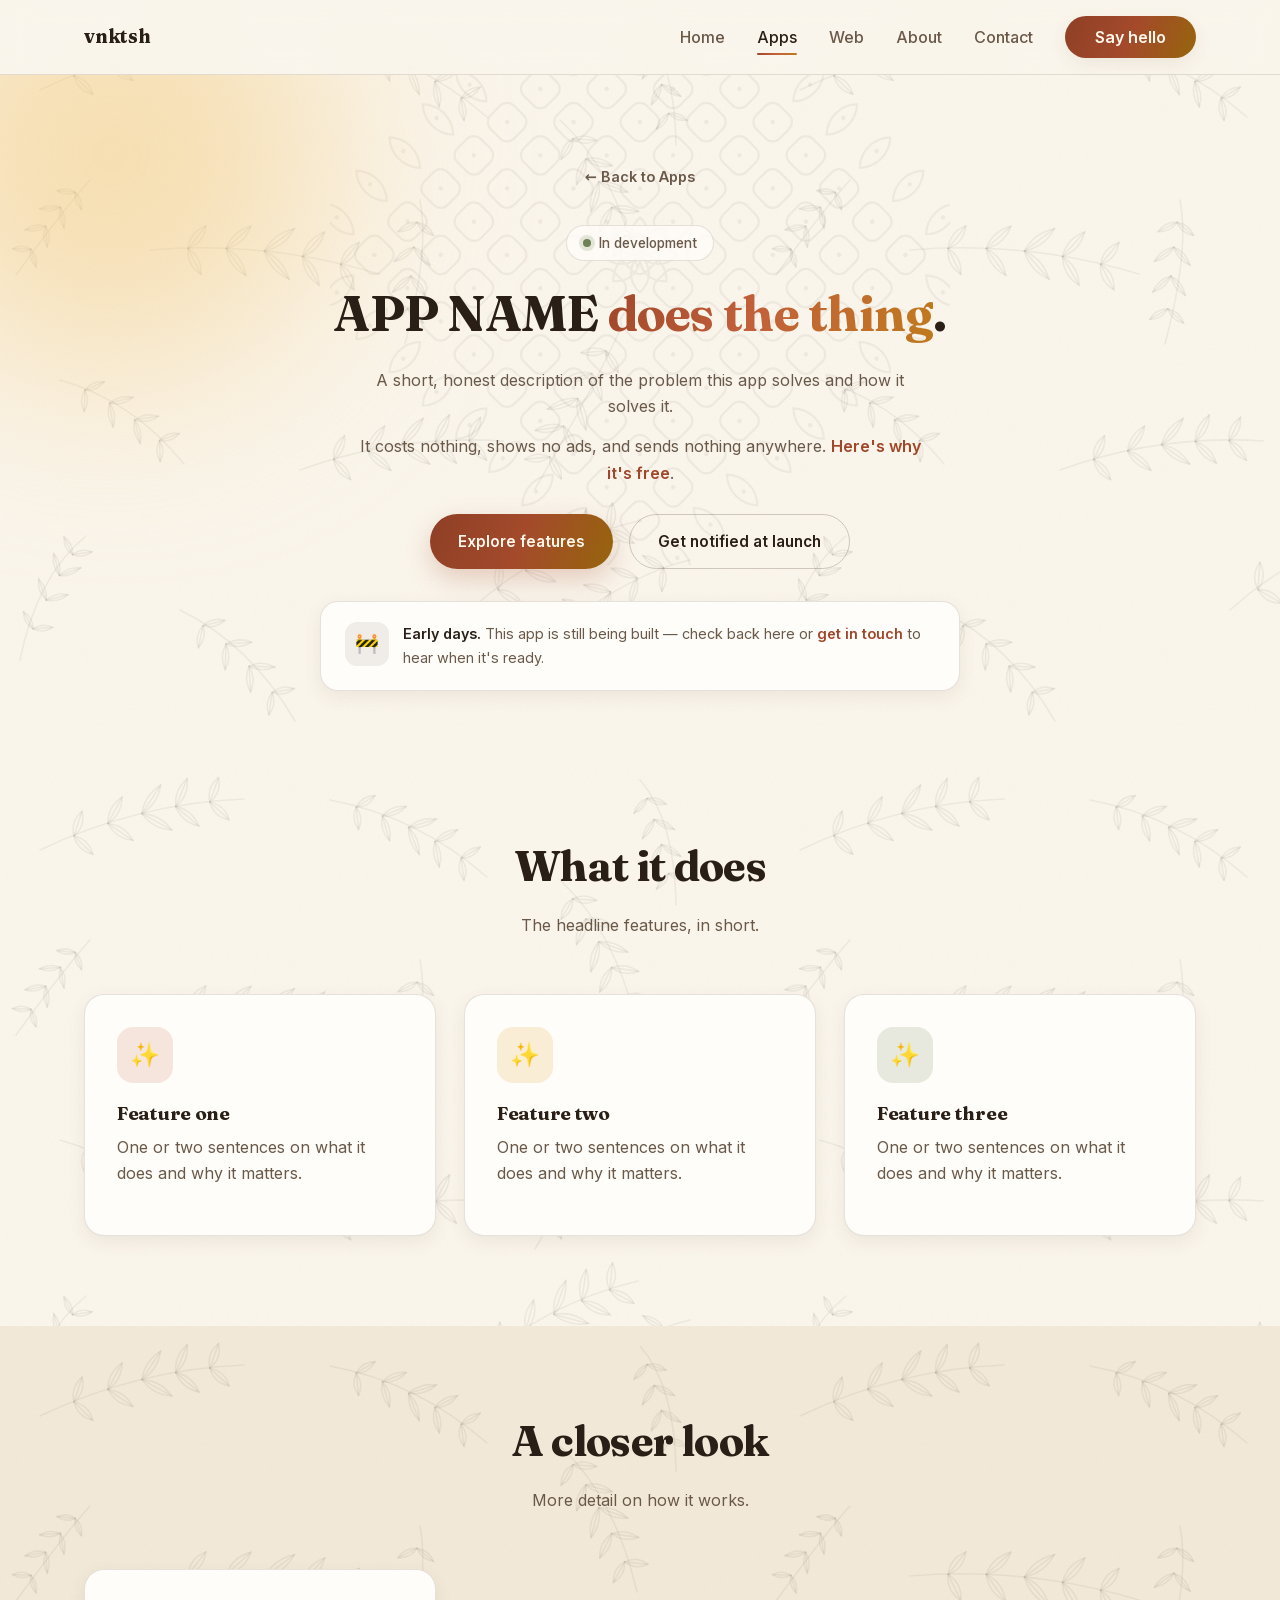
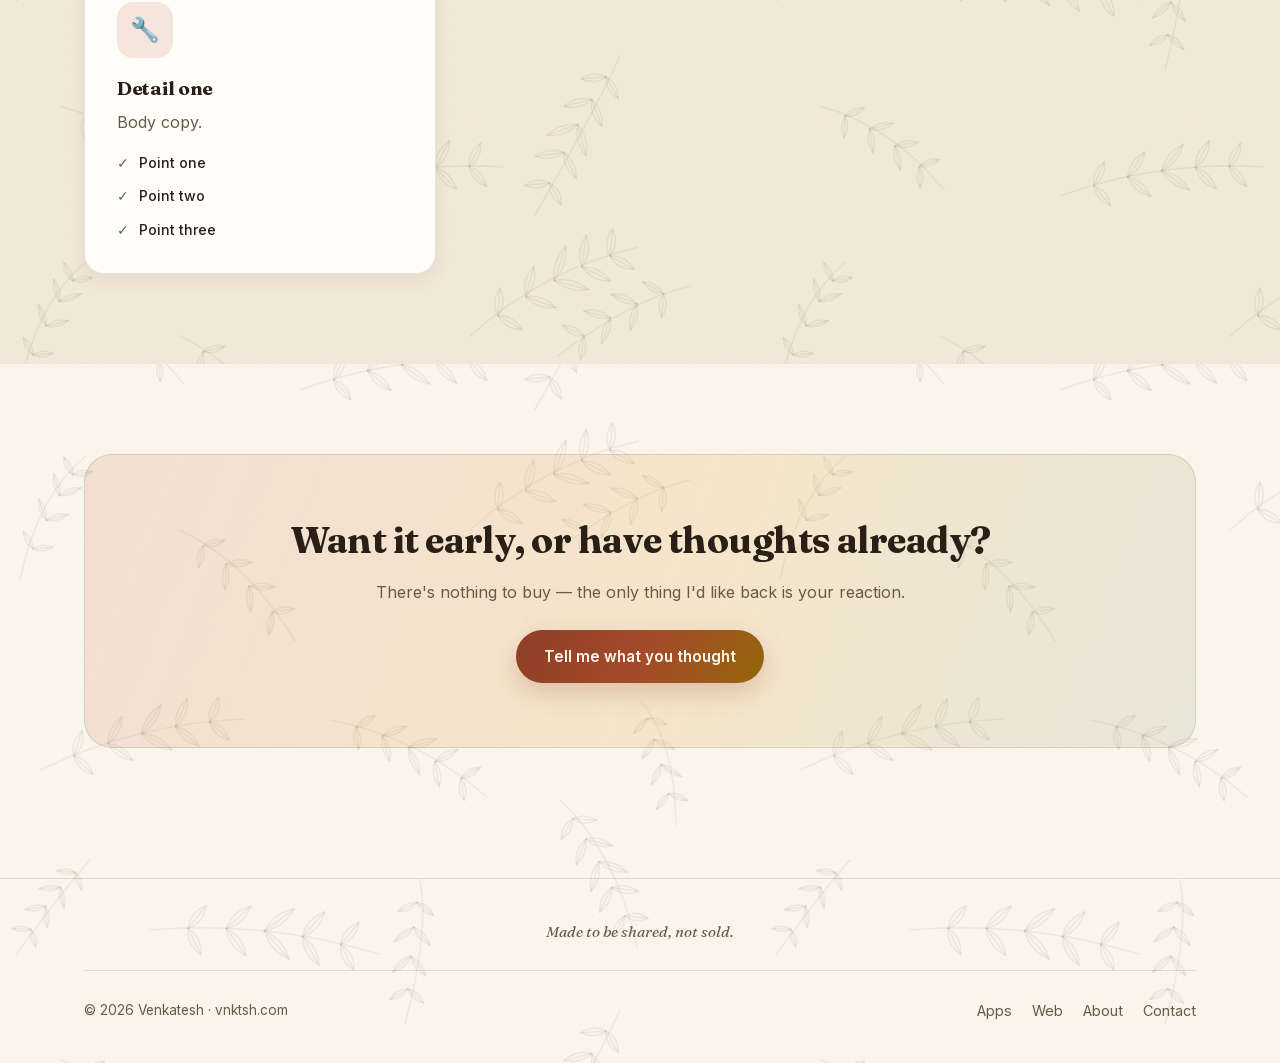
==== commit 1e1c1644: "Release v1.10.1 Leaves now start on every page (Apps and Contact kept them still in v1.10.0)." ====
--- a/apps/_template/index.html
+++ b/apps/_template/index.html
@@ -34,7 +34,7 @@
   <link rel="preload" href="../../assets/fonts/fraunces-latin.woff2" as="font" type="font/woff2" crossorigin />
   <link rel="preload" href="../../assets/fonts/inter-latin.woff2" as="font" type="font/woff2" crossorigin />
 
-  <link rel="stylesheet" href="../../css/style.css?v=20" />
+  <link rel="stylesheet" href="../../css/style.css?v=23" />
 </head>
 <body>
 
@@ -174,7 +174,7 @@
 
   <button class="back-to-top" aria-label="Back to top">↑</button>
 
-  <script src="../../js/main.js"></script>
+  <script src="../../js/main.js?v=4"></script>
   <script>document.getElementById('year').textContent = new Date().getFullYear();</script>
 </body>
 </html>
--- a/css/style.css
+++ b/css/style.css
@@ -1355,6 +1355,46 @@
   .has-code::before { display: none; }
 }
 
+/* ---------- Breeze ----------
+   Desktop only, set up by main.js: the vines' leaves come out of the
+   background image into these layers so each one can move on its own.
+   Both layers are inert to the pointer - nothing on the page can be
+   blocked by a leaf. .breeze-layer sits exactly where the tile used to
+   paint (z-index -1: under all content, like a background); .section-alt
+   isolates so its layer stays above its own linen fill. .breeze-sky is
+   where blown leaves tumble, above the words but below the header. */
+.breeze-layer {
+  position: absolute;
+  top: 0;
+  left: 0;
+  z-index: -1;
+  overflow: hidden;
+  pointer-events: none;
+}
+.breeze-layer.is-section { width: 100%; height: 100%; }
+.breeze-layer svg { position: absolute; overflow: hidden; }
+.breeze-layer .leaf { transition: opacity 1.8s ease; }
+.breeze-layer .leaf.is-gone { opacity: 0; transition: none; }
+.breeze .section-alt { isolation: isolate; }
+.breeze-sky {
+  position: fixed;
+  inset: 0;
+  z-index: 2;
+  overflow: hidden;
+  pointer-events: none;
+}
+.breeze-sky svg {
+  position: absolute;
+  top: 0;
+  left: 0;
+  transform-origin: 40px 40px;
+  will-change: transform;
+}
+.breeze-layer *, .breeze-sky * { pointer-events: none; }
+@media print {
+  .breeze-layer, .breeze-sky { display: none; }
+}
+
 /* ---------- Reveal on scroll ---------- */
 .reveal {
   opacity: 0;
@@ -1475,6 +1515,28 @@
   box-shadow: 0 0 0 4px var(--plat-glow, rgba(194, 96, 58, 0.2)), var(--shadow);
 }
 
+/* Accent stripe: a bar of the platform colour that grows across the top
+   edge, left to right, on hover (and stays on the card a hero button
+   jumped to). overflow: hidden clips it to the rounded corners; it does
+   not clip the card's own shadow. */
+.dl-card {
+  position: relative;
+  overflow: hidden;
+}
+.dl-card::before {
+  content: "";
+  position: absolute;
+  top: 0;
+  left: 0;
+  right: 0;
+  height: 5px;
+  background: var(--plat-fill, var(--gradient-deep));
+  transform: scaleX(0);
+  transform-origin: left;
+  transition: transform 0.45s cubic-bezier(0.22, 1, 0.36, 1);
+}
+.dl-card:target::before { transform: scaleX(1); }
+
 /* Hover: the card warms to its platform's colour — it lifts, the border
    and glow take the accent, the icon tile fills with it, and the step
    numbers follow. Only on devices that really hover, so a tap on a phone
@@ -1493,6 +1555,7 @@
     box-shadow: 0 0 0 4px var(--plat-glow, rgba(194, 96, 58, 0.2)),
                 0 22px 48px var(--plat-glow, rgba(160, 71, 42, 0.24));
   }
+  .dl-card:hover::before { transform: scaleX(1); }
   .dl-card:hover .icon-tile {
     background-color: var(--plat, var(--terracotta-deep)); /* solid, so it fades — gradients can't */
     color: var(--ink-cream);
@@ -1506,6 +1569,7 @@
 @media (prefers-reduced-motion: reduce) {
   .dl-card:hover,
   .dl-card:hover .icon-tile { transform: none; }
+  .dl-card::before { transition: none; }
 }
 
 /* Version · size · requirement, in that order. Small, but people look for it. */
@@ -1520,6 +1584,7 @@
 .btn-block {
   width: 100%;
   justify-content: center;
+  text-align: center; /* a label that wraps on a phone stays centred, not card-left */
   margin-bottom: 10px;
 }
 
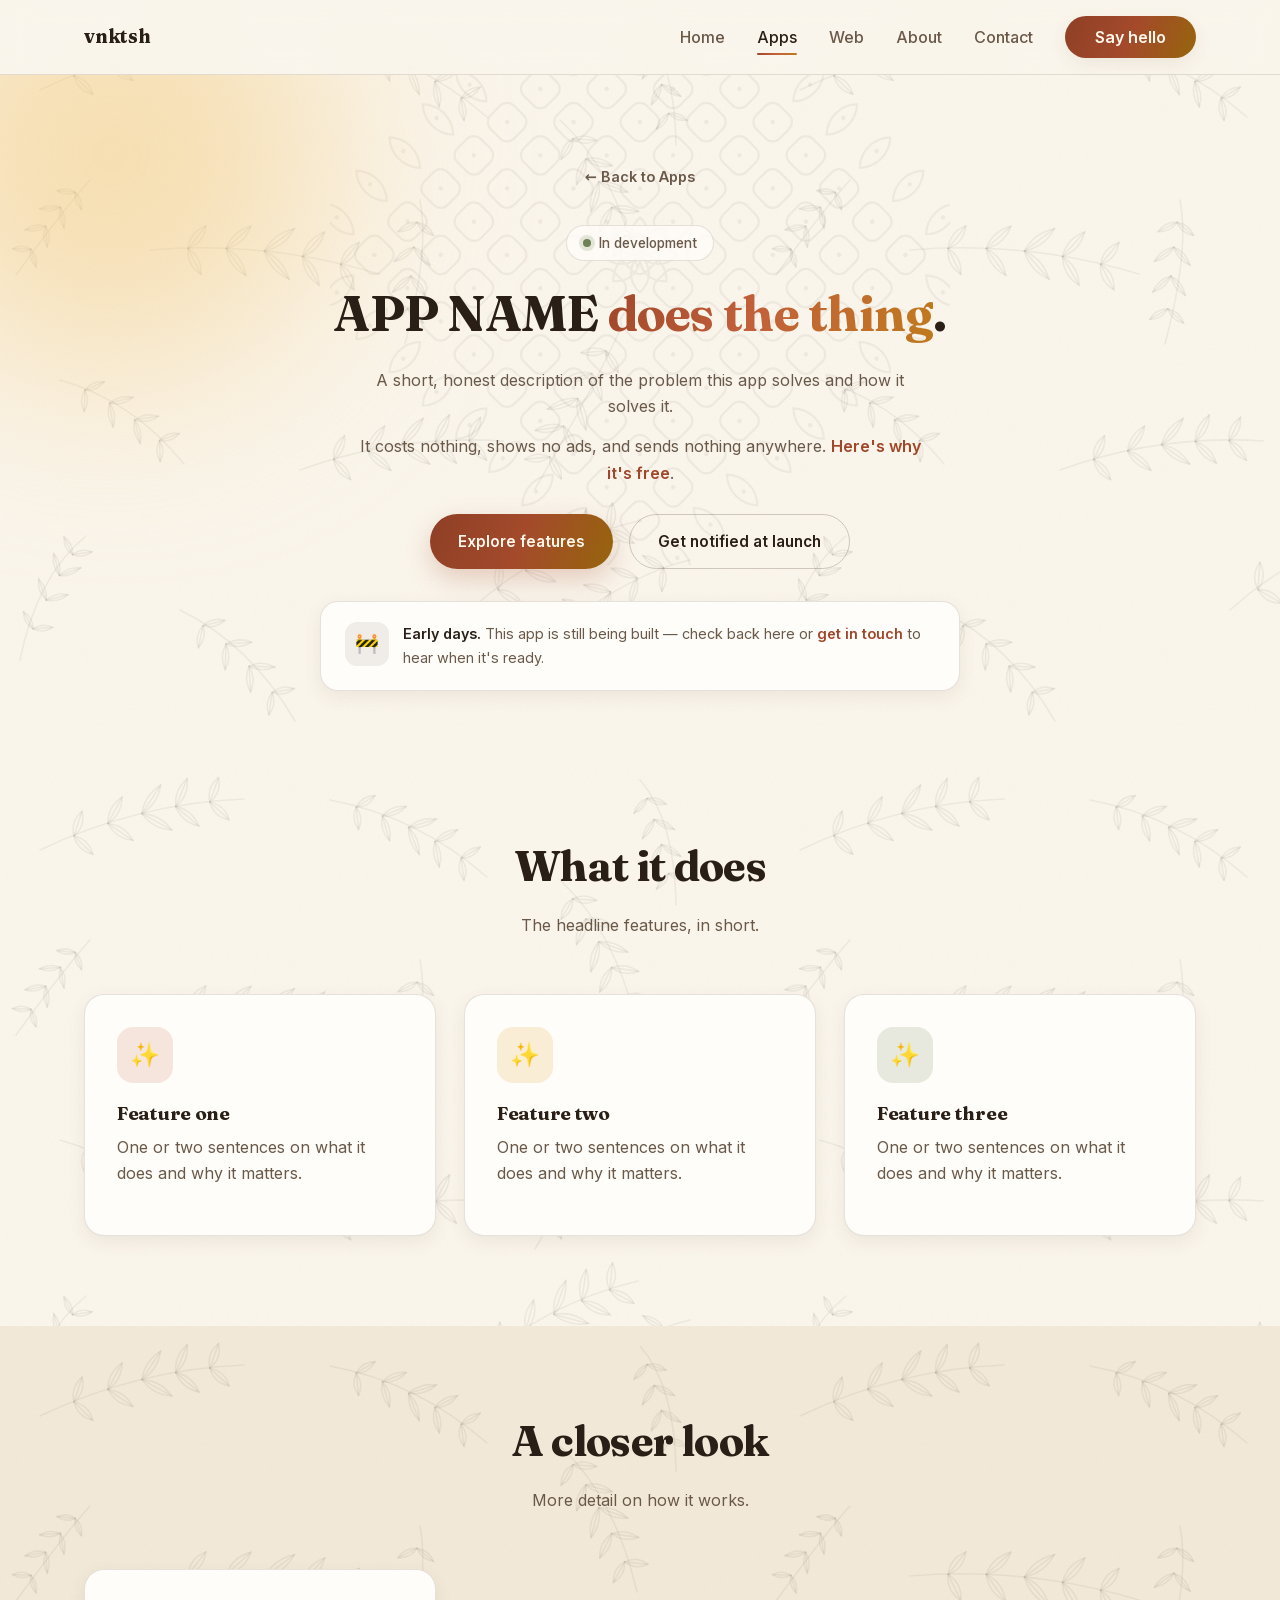
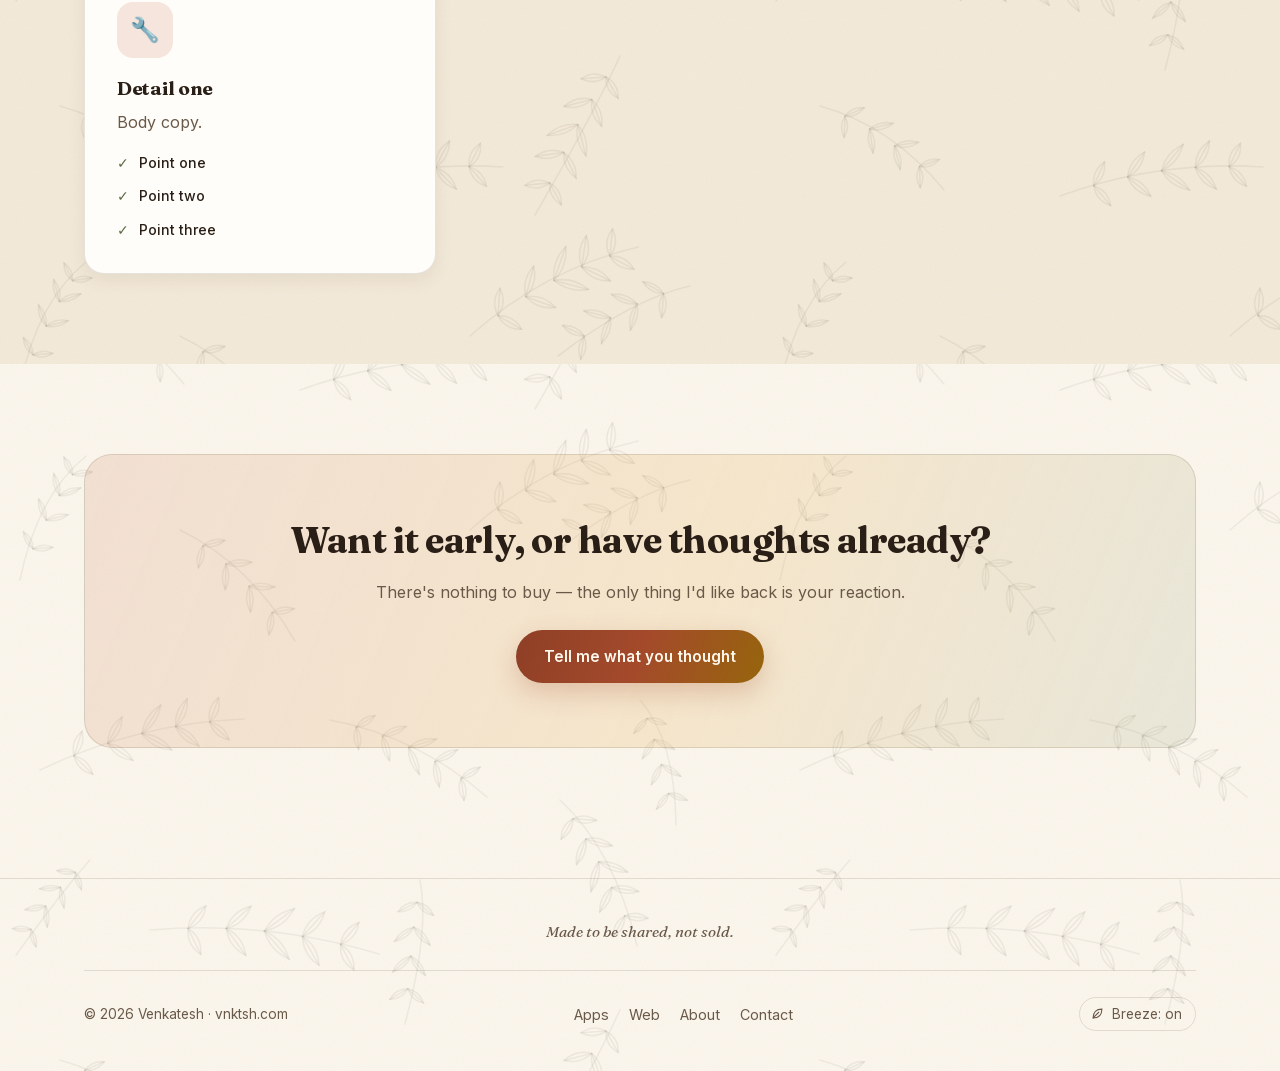
==== commit 4a7234ea: "Release v1.12.0 Breeze on/off button in the footer (desktop and phone) stops the leaves, sunlight an" ====
--- a/apps/_template/index.html
+++ b/apps/_template/index.html
@@ -34,7 +34,7 @@
   <link rel="preload" href="../../assets/fonts/fraunces-latin.woff2" as="font" type="font/woff2" crossorigin />
   <link rel="preload" href="../../assets/fonts/inter-latin.woff2" as="font" type="font/woff2" crossorigin />
 
-  <link rel="stylesheet" href="../../css/style.css?v=23" />
+  <link rel="stylesheet" href="../../css/style.css?v=25" />
 </head>
 <body>
 
@@ -174,7 +174,7 @@
 
   <button class="back-to-top" aria-label="Back to top">↑</button>
 
-  <script src="../../js/main.js?v=4"></script>
+  <script src="../../js/main.js?v=6"></script>
   <script>document.getElementById('year').textContent = new Date().getFullYear();</script>
 </body>
 </html>
--- a/css/style.css
+++ b/css/style.css
@@ -1395,6 +1395,69 @@
   .breeze-layer, .breeze-sky { display: none; }
 }
 
+/* ---------- Sunlight ----------
+   Desktop only, placed by main.js: a pool of warm light that trails the
+   mouse. It sits over the sections (so the linen gets it too) but under
+   the header and the blown leaves, never takes the pointer, and is kept
+   faint enough that the contrast guarantees above still hold. */
+.sunlight {
+  position: fixed;
+  top: -360px;
+  left: -360px;
+  width: 720px;
+  height: 720px;
+  border-radius: 50%;
+  background: radial-gradient(circle,
+    rgba(248, 196, 104, 0.15) 0%,
+    rgba(248, 196, 104, 0.07) 32%,
+    rgba(248, 196, 104, 0) 68%);
+  z-index: 1;
+  pointer-events: none;
+  opacity: 0;
+  transition: opacity 0.6s ease, transform 0.35s cubic-bezier(0.2, 0.7, 0.3, 1);
+  will-change: transform;
+}
+.sunlight.is-on { opacity: 1; }
+@media print {
+  .sunlight { display: none; }
+}
+
+/* ---------- The Breeze switch ----------
+   Added to the footer by main.js on desktops: lets any visitor turn off
+   the leaves, the sunlight and the page crossfade. */
+.breeze-toggle {
+  display: inline-flex;
+  align-items: center;
+  gap: 7px;
+  padding: 5px 13px 5px 10px;
+  border: 1px solid var(--card-border);
+  border-radius: 999px;
+  background: transparent;
+  color: var(--ink-soft);
+  font: inherit;
+  font-size: 0.85rem;
+  cursor: pointer;
+  transition: color 0.2s ease, border-color 0.2s ease;
+}
+.breeze-toggle:hover { color: var(--ink); border-color: var(--ink-soft); }
+.breeze-toggle:focus-visible { outline: 2px solid var(--terracotta-deep); outline-offset: 2px; }
+.breeze-toggle svg { width: 15px; height: 15px; flex: none; }
+.breeze-toggle[aria-pressed="false"] svg { opacity: 0.45; }
+@media print {
+  .breeze-toggle { display: none; }
+}
+
+/* ---------- Page to page ----------
+   Moving between pages crossfades instead of blinking, and the header
+   holds still. Browsers without cross-document view transitions simply
+   navigate as before; reduced motion opts out. */
+@media (prefers-reduced-motion: no-preference) {
+  @view-transition { navigation: auto; }
+  .site-header { view-transition-name: site-header; }
+  ::view-transition-old(root),
+  ::view-transition-new(root) { animation-duration: 0.28s; }
+}
+
 /* ---------- Reveal on scroll ---------- */
 .reveal {
   opacity: 0;
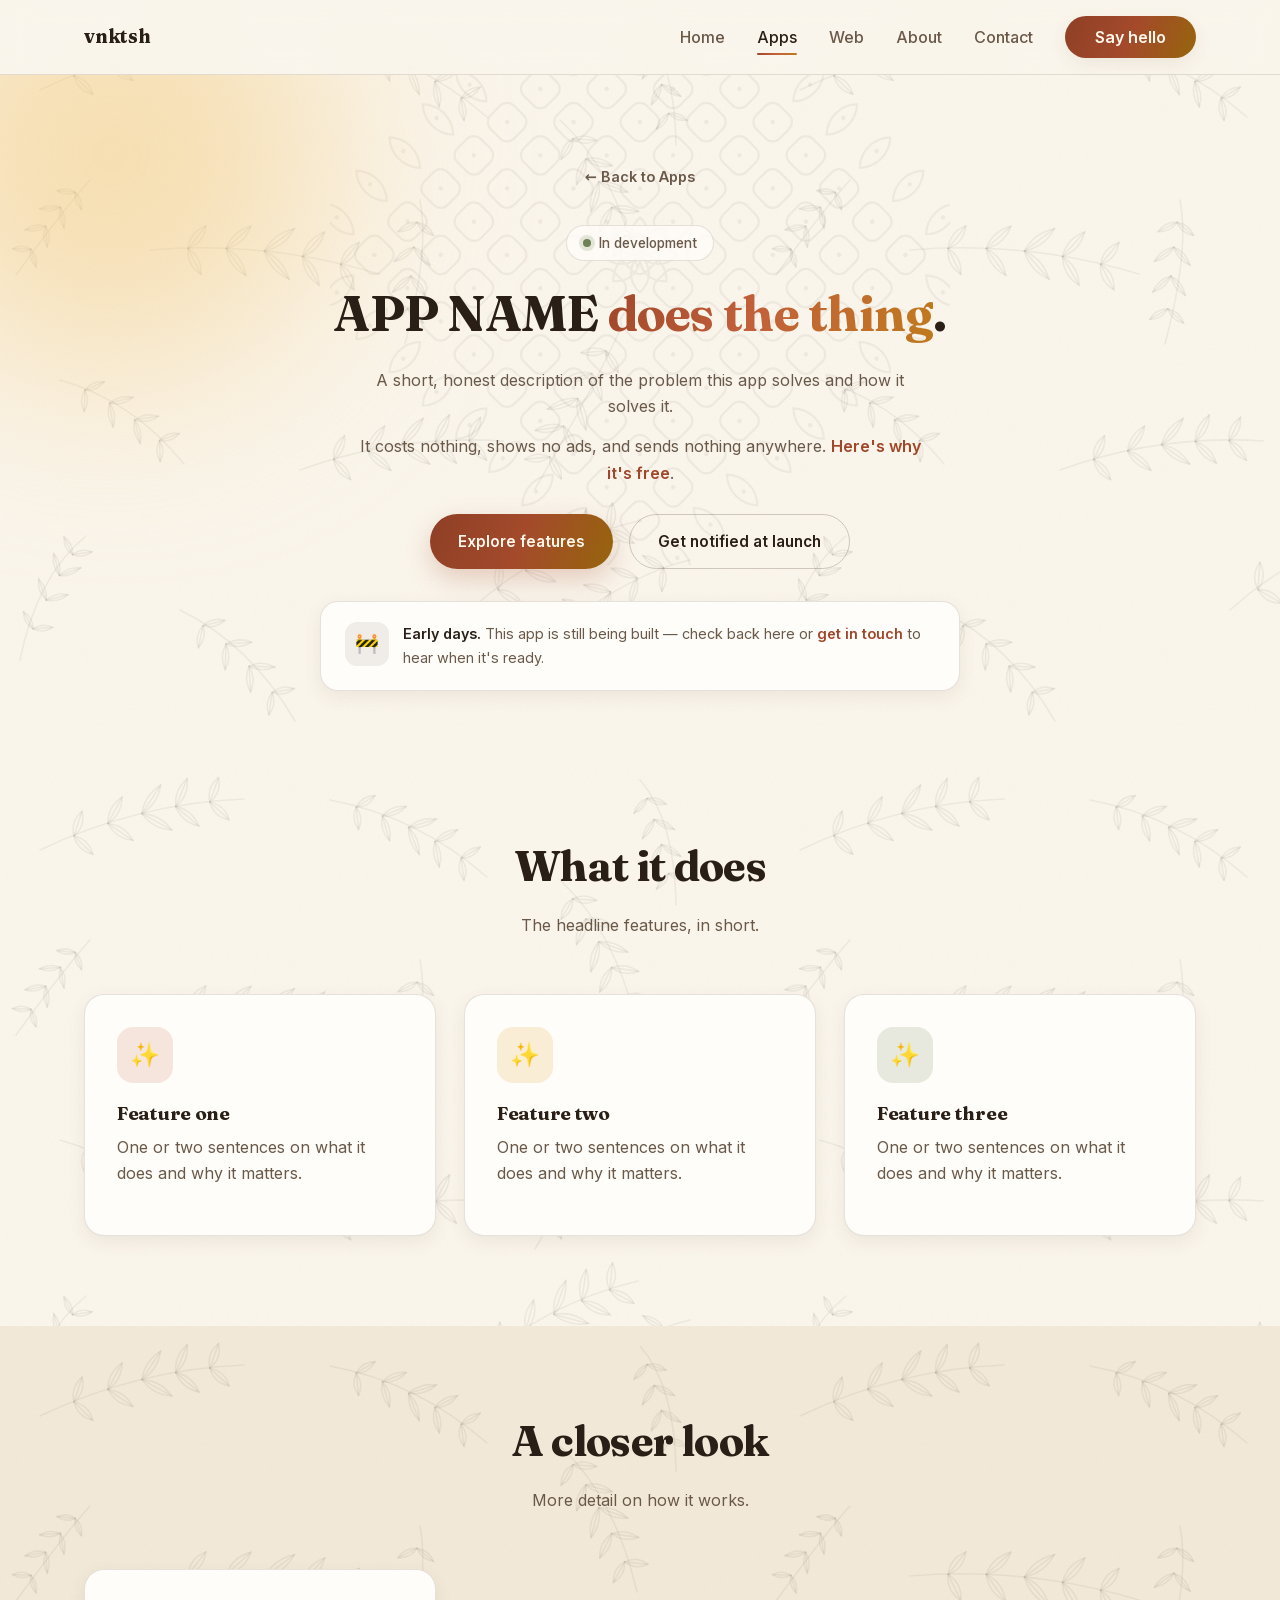
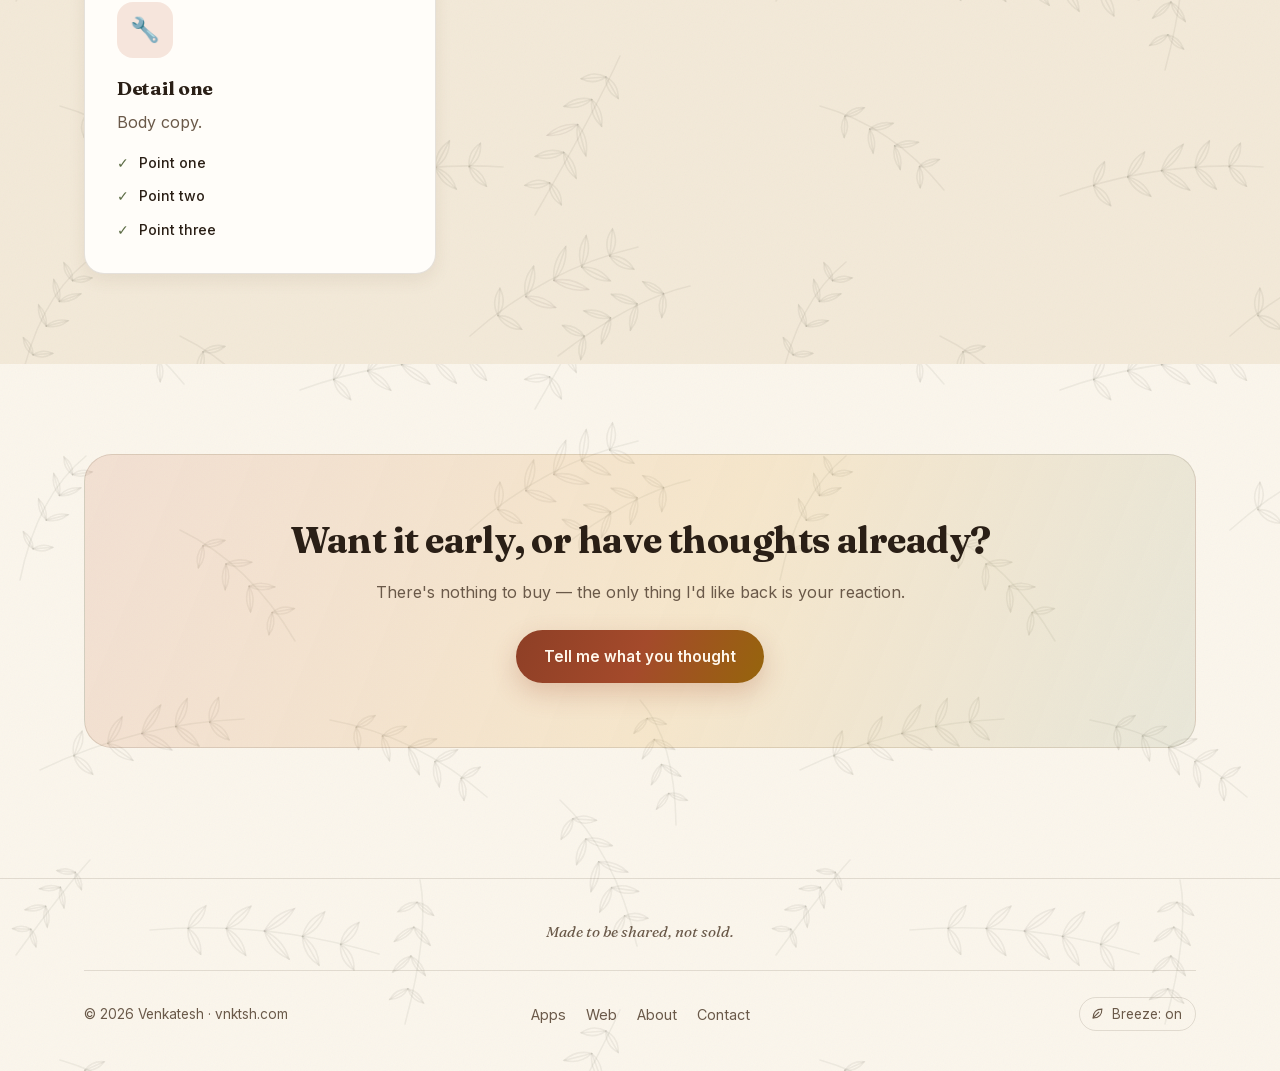
==== commit 7dcd9c12: "Release v1.12.1 Footer centred: on desktop the links sit exactly under 'Made to be shared, not sold." ====
--- a/apps/_template/index.html
+++ b/apps/_template/index.html
@@ -34,7 +34,7 @@
   <link rel="preload" href="../../assets/fonts/fraunces-latin.woff2" as="font" type="font/woff2" crossorigin />
   <link rel="preload" href="../../assets/fonts/inter-latin.woff2" as="font" type="font/woff2" crossorigin />
 
-  <link rel="stylesheet" href="../../css/style.css?v=25" />
+  <link rel="stylesheet" href="../../css/style.css?v=26" />
 </head>
 <body>
 
--- a/css/style.css
+++ b/css/style.css
@@ -1189,18 +1189,34 @@
   padding: 40px 0;
   margin-top: 40px;
 }
+/* Three equal-weight columns - note, links, Breeze switch - so the links
+   sit on the page's true centre line under the creed, whatever the width
+   of the things either side. On narrow screens it all stacks, centred. */
 .footer-inner {
-  display: flex;
-  justify-content: space-between;
+  display: grid;
+  grid-template-columns: 1fr auto 1fr;
   align-items: center;
+  gap: 16px;
+}
+.footer-inner > :first-child { justify-self: start; }
+.footer-inner > :nth-child(3) { justify-self: end; }
+.footer-links {
+  display: flex;
   flex-wrap: wrap;
-  gap: 16px;
-}
-.footer-links {
-  display: flex;
-  gap: 20px;
+  justify-content: center;
+  gap: 8px 20px;
   list-style: none;
   margin: 0; padding: 0;
+}
+@media (max-width: 820px) {
+  .footer-inner {
+    grid-template-columns: 1fr;
+    justify-items: center;
+    text-align: center;
+    gap: 18px;
+  }
+  .footer-inner > :first-child,
+  .footer-inner > :nth-child(3) { justify-self: center; }
 }
 .footer-links a { color: var(--ink-soft); font-size: 0.9rem; }
 .footer-links a:hover { color: var(--ink); }
